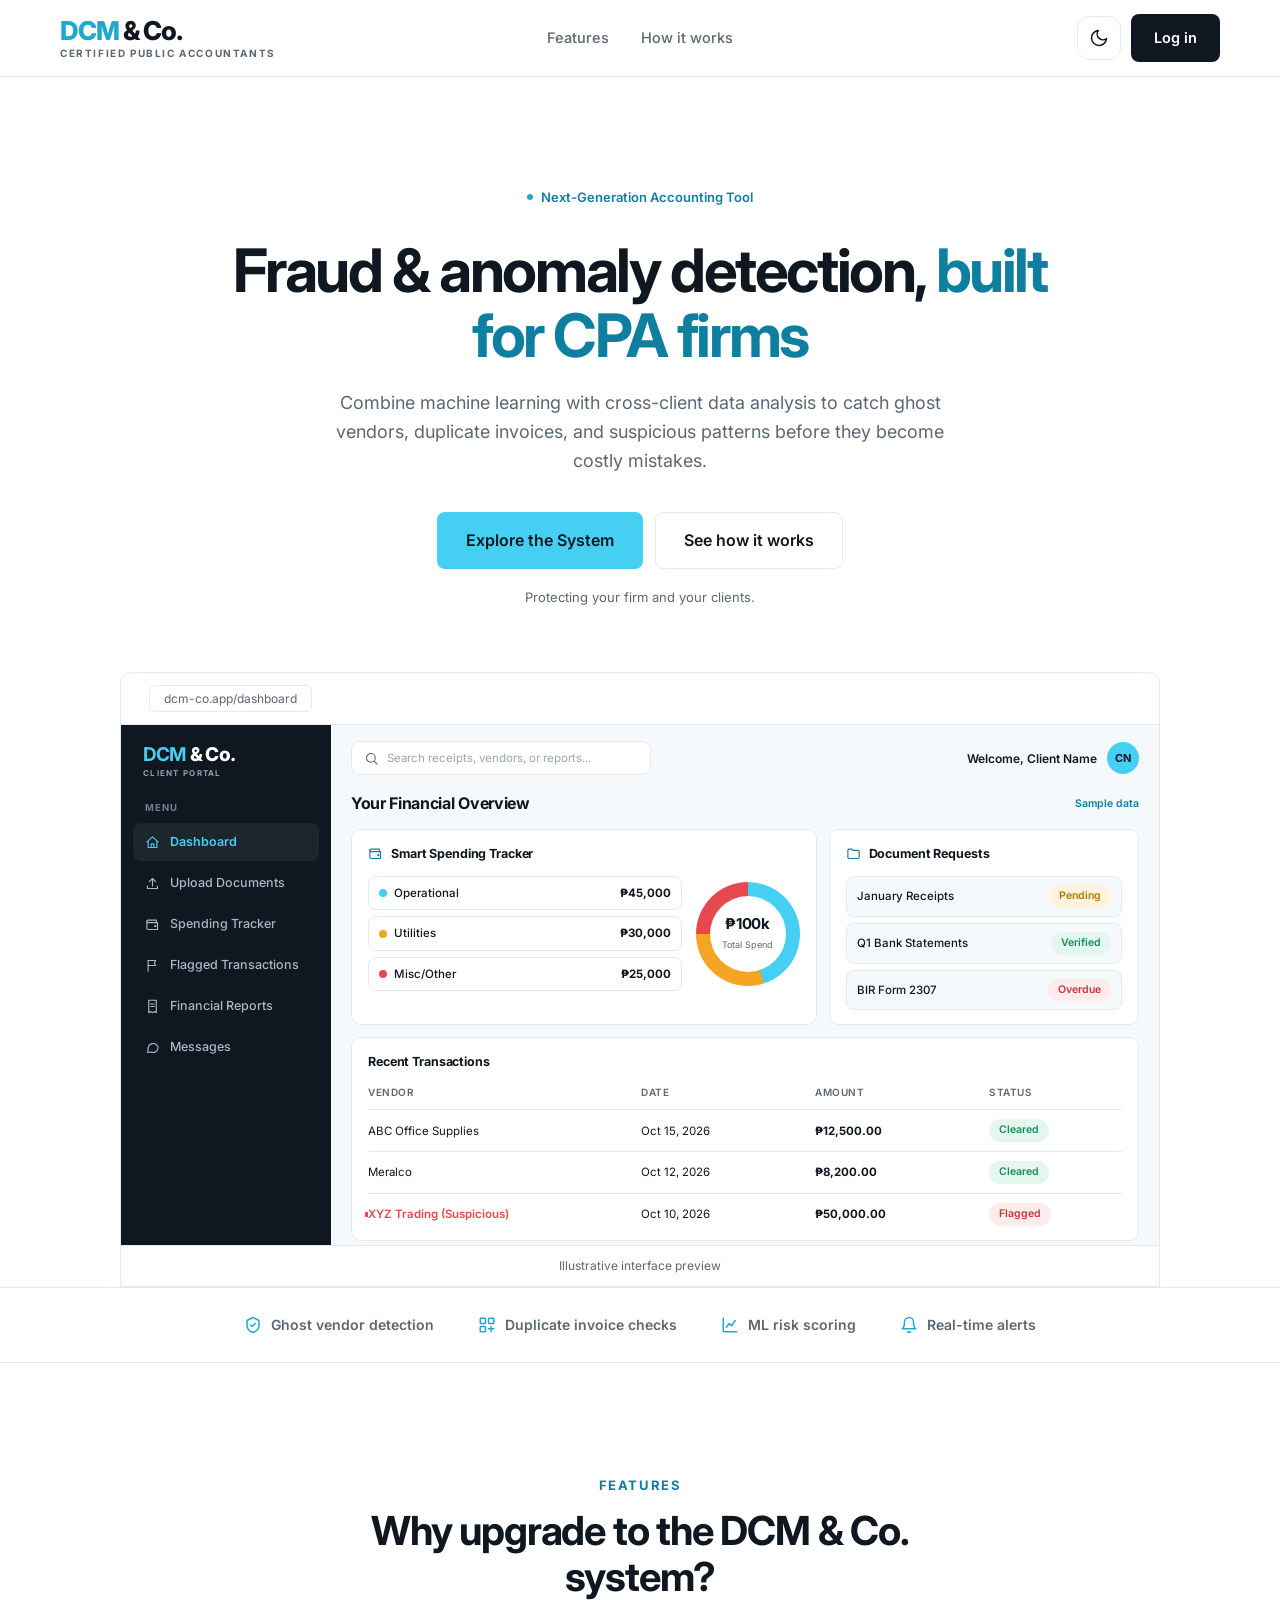
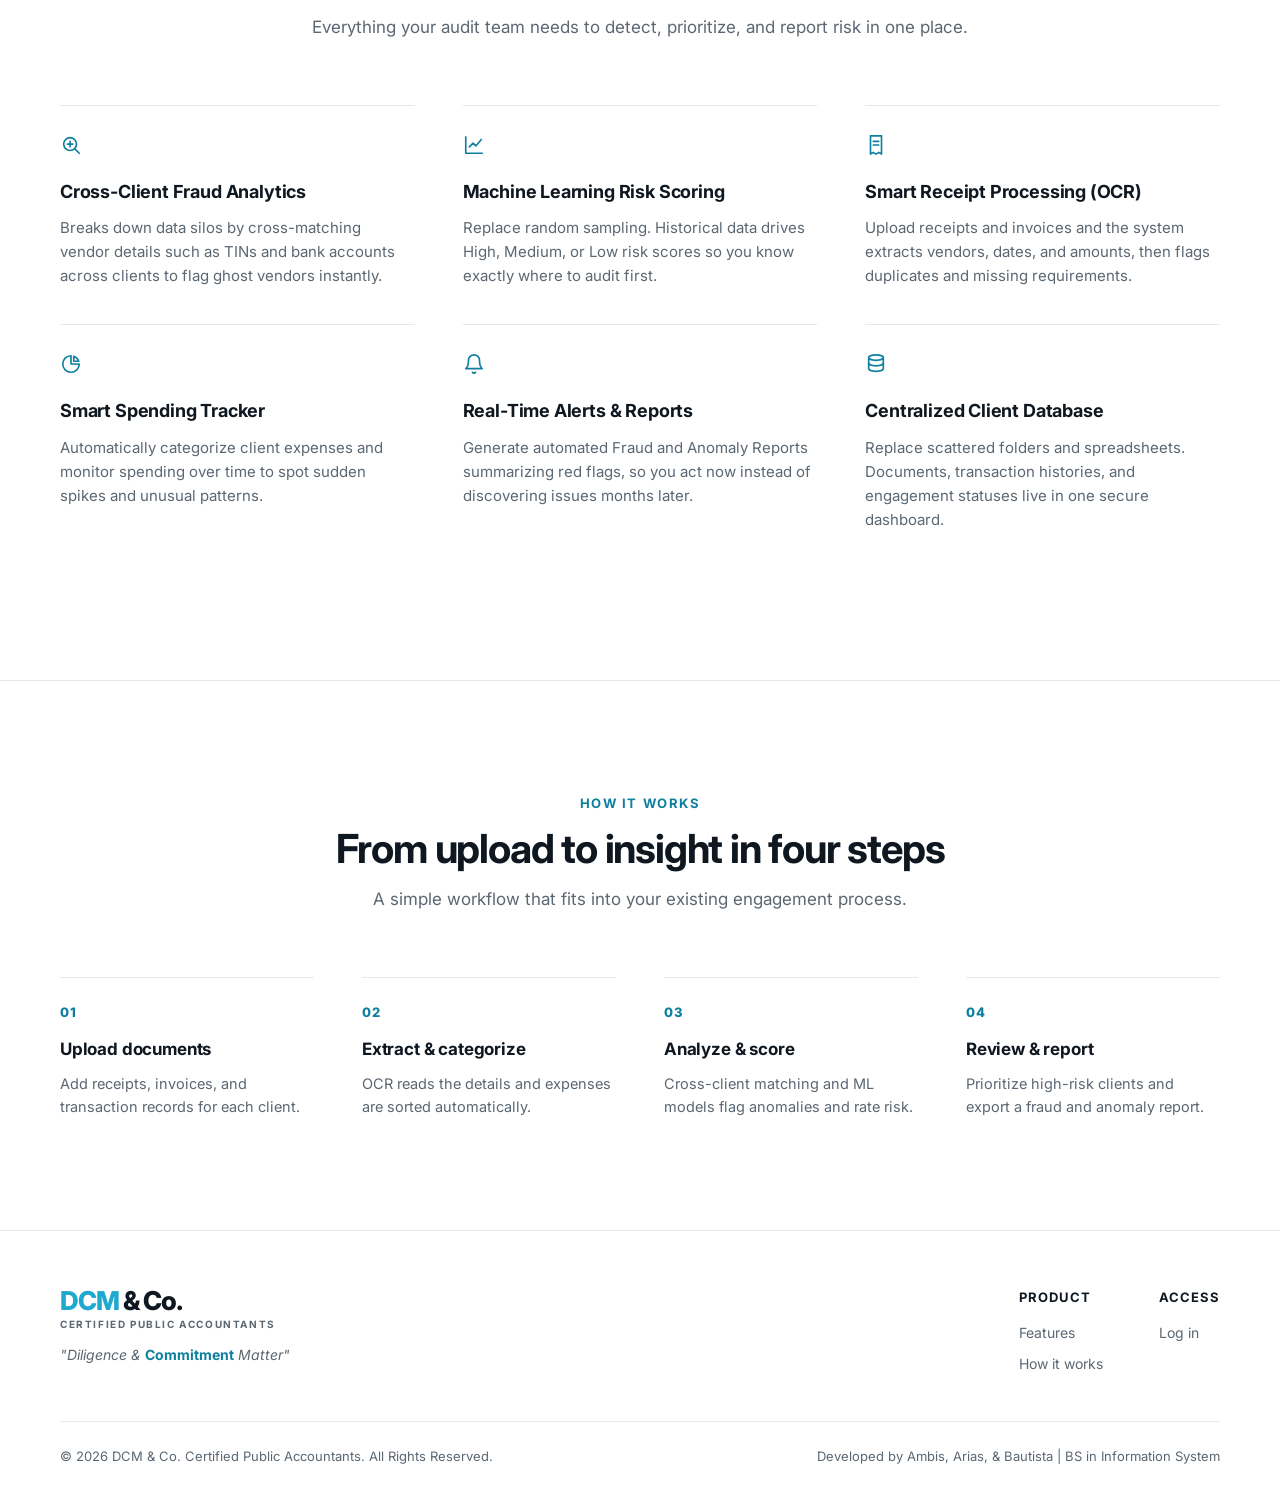
==== index.html @ 3ff955ef "Add files via upload" ====
<!DOCTYPE html>
<html lang="en">
<head>
<meta charset="UTF-8">
<meta name="viewport" content="width=device-width, initial-scale=1.0">
<title>DCM & Co. | Fraud & Anomaly Detection System</title>
<meta name="description" content="Web-based fraud and anomaly detection with a smart spending tracker for CPA firms.">
<link rel="preconnect" href="https://fonts.googleapis.com">
<link rel="preconnect" href="https://fonts.gstatic.com" crossorigin>
<link href="https://fonts.googleapis.com/css2?family=Inter:wght@400;500;600;700;800&display=swap" rel="stylesheet">
<link rel="stylesheet" href="index.css">
<script src="Theme.js"></script>
</head>
<body>
<a class="skip-link" href="#main">Skip to main content</a>

<!-- Icons used by the preview -->
<svg width="0" height="0" style="position:absolute" aria-hidden="true">
  <symbol id="pv-home" viewBox="0 0 24 24"><path d="M3 11l9-8 9 8"/><path d="M5 10v10h14V10"/><path d="M10 20v-6h4v6"/></symbol>
  <symbol id="pv-upload" viewBox="0 0 24 24"><path d="M12 16V4M7 9l5-5 5 5"/><path d="M4 16v4h16v-4"/></symbol>
  <symbol id="pv-wallet" viewBox="0 0 24 24"><path d="M3 7a2 2 0 012-2h13v4"/><path d="M3 7v11a2 2 0 002 2h15V9H5a2 2 0 01-2-2z"/><circle cx="16.5" cy="14.5" r="1"/></symbol>
  <symbol id="pv-flag" viewBox="0 0 24 24"><path d="M5 21V4"/><path d="M5 4h12l-2 4 2 4H5"/></symbol>
  <symbol id="pv-report" viewBox="0 0 24 24"><path d="M6 2h12v20l-3-2-3 2-3-2-3 2V2z"/><path d="M9 8h6M9 12h6"/></symbol>
  <symbol id="pv-message" viewBox="0 0 24 24"><path d="M21 12a8 8 0 01-11.5 7.2L4 20l1-4.5A8 8 0 1121 12z"/></symbol>
  <symbol id="pv-search" viewBox="0 0 24 24"><circle cx="11" cy="11" r="7"/><path d="M21 21l-4.3-4.3"/></symbol>
  <symbol id="pv-folder" viewBox="0 0 24 24"><path d="M3 7a2 2 0 012-2h4l2 2h8a2 2 0 012 2v9a2 2 0 01-2 2H5a2 2 0 01-2-2V7z"/></symbol>
</svg>

<!-- Navigation -->
<header class="nav">
  <div class="container nav-inner">
    <a href="#" class="brand" aria-label="DCM & Co. home">
      <span class="brand-name"><span class="c">DCM</span> & Co.</span>
      <span class="brand-sub">Certified Public Accountants</span>
    </a>
    <nav class="nav-links" aria-label="Primary">
      <a href="#features">Features</a>
      <a href="#how">How it works</a>
    </nav>
    <div class="nav-cta">
      <button type="button" class="theme-toggle" data-theme-toggle aria-label="Switch to dark mode" aria-pressed="false" title="Switch to dark mode"><svg class="moon" viewBox="0 0 24 24"><path d="M21 12.8A9 9 0 1111.2 3a7 7 0 009.8 9.8z"/></svg><svg class="sun" viewBox="0 0 24 24"><circle cx="12" cy="12" r="4"/><path d="M12 2v2M12 20v2M4.9 4.9l1.4 1.4M17.7 17.7l1.4 1.4M2 12h2M20 12h2M4.9 19.1l1.4-1.4M17.7 6.3l1.4-1.4"/></svg></button>
      <a href="loginpage.html" class="btn btn-primary">Log in</a>
    </div>
  </div>
</header>

<!-- Hero -->
<main id="main">
<section class="hero" style="padding-bottom:0">
  <div class="container">
    <div class="hero-inner">
      <span class="eyebrow"><span class="dot"></span> Next-Generation Accounting Tool</span>
      <h1>Fraud & anomaly detection, <span class="grad">built for CPA firms</span></h1>
      <p class="lead">Combine machine learning with cross-client data analysis to catch ghost vendors, duplicate invoices, and suspicious patterns before they become costly mistakes.</p>
      <div class="hero-actions">
        <a href="#features" class="btn btn-accent btn-lg">Explore the System</a>
        <a href="#how" class="btn btn-ghost btn-lg">See how it works</a>
      </div>
      <p class="hero-note">Protecting your firm and your clients.</p>
    </div>

    <div class="preview-wrap">
      <div class="preview" aria-hidden="true">
        <div class="preview-bar"><i></i><i></i><i></i><span>dcm-co.app/dashboard</span></div>
        <div class="pv-body">

          <aside class="pv-side">
            <div class="pv-brand"><span><b>DCM</b> & Co.</span><small>Client Portal</small></div>
            <div class="pv-label">Menu</div>
            <div class="pv-item on"><svg class="pv-ico"><use href="#pv-home"/></svg>Dashboard</div>
            <div class="pv-item"><svg class="pv-ico"><use href="#pv-upload"/></svg>Upload Documents</div>
            <div class="pv-item"><svg class="pv-ico"><use href="#pv-wallet"/></svg>Spending Tracker</div>
            <div class="pv-item"><svg class="pv-ico"><use href="#pv-flag"/></svg>Flagged Transactions</div>
            <div class="pv-item"><svg class="pv-ico"><use href="#pv-report"/></svg>Financial Reports</div>
            <div class="pv-item"><svg class="pv-ico"><use href="#pv-message"/></svg>Messages</div>
          </aside>

          <div class="pv-main">
            <div class="pv-top">
              <div class="pv-search"><svg class="pv-ico"><use href="#pv-search"/></svg>Search receipts, vendors, or reports...</div>
              <div class="pv-user"><span>Welcome, Client Name</span><i>CN</i></div>
            </div>

            <div class="pv-head"><strong>Your Financial Overview</strong><em>Sample data</em></div>

            <div class="pv-grid">
              <div class="pv-card">
                <h5><svg class="pv-ico"><use href="#pv-wallet"/></svg>Smart Spending Tracker</h5>
                <div class="pv-spend">
                  <div class="pv-legend">
                    <div><span><i class="c1"></i>Operational</span><b>₱45,000</b></div>
                    <div><span><i class="c2"></i>Utilities</span><b>₱30,000</b></div>
                    <div><span><i class="c3"></i>Misc/Other</span><b>₱25,000</b></div>
                  </div>
                  <div class="pv-donut"><div><strong>₱100k</strong><span>Total Spend</span></div></div>
                </div>
              </div>

              <div class="pv-card">
                <h5><svg class="pv-ico"><use href="#pv-folder"/></svg>Document Requests</h5>
                <div class="pv-doc"><span>January Receipts</span><em class="tag med">Pending</em></div>
                <div class="pv-doc"><span>Q1 Bank Statements</span><em class="tag low">Verified</em></div>
                <div class="pv-doc"><span>BIR Form 2307</span><em class="tag high">Overdue</em></div>
              </div>
            </div>

            <div class="pv-card">
              <h5>Recent Transactions</h5>
              <div class="pv-tx th"><span>Vendor</span><span>Date</span><span>Amount</span><span>Status</span></div>
              <div class="pv-tx"><span>ABC Office Supplies</span><span>Oct 15, 2026</span><span>₱12,500.00</span><span><em class="tag low">Cleared</em></span></div>
              <div class="pv-tx"><span>Meralco</span><span>Oct 12, 2026</span><span>₱8,200.00</span><span><em class="tag low">Cleared</em></span></div>
              <div class="pv-tx flag"><span>XYZ Trading (Suspicious)</span><span>Oct 10, 2026</span><span>₱50,000.00</span><span><em class="tag high">Flagged</em></span></div>
            </div>
          </div>

        </div>
        <div class="preview-caption">Illustrative interface preview</div>
      </div>
    </div>
  </div>
</section>

<!-- Trust strip -->
<div class="strip">
  <div class="container strip-inner">
    <span><svg viewBox="0 0 24 24" fill="none" stroke-width="2" stroke-linecap="round" stroke-linejoin="round"><path d="M12 2l8 4v6c0 5-3.5 8.5-8 10-4.5-1.5-8-5-8-10V6l8-4z"/><path d="M9 12l2 2 4-4"/></svg>Ghost vendor detection</span>
    <span><svg viewBox="0 0 24 24" fill="none" stroke-width="2" stroke-linecap="round" stroke-linejoin="round"><rect x="3" y="3" width="7" height="7" rx="1"/><rect x="14" y="3" width="7" height="7" rx="1"/><rect x="3" y="14" width="7" height="7" rx="1"/><path d="M14 17h7M17.5 14v7"/></svg>Duplicate invoice checks</span>
    <span><svg viewBox="0 0 24 24" fill="none" stroke-width="2" stroke-linecap="round" stroke-linejoin="round"><path d="M3 3v18h18"/><path d="M7 15l4-5 3 3 5-7"/></svg>ML risk scoring</span>
    <span><svg viewBox="0 0 24 24" fill="none" stroke-width="2" stroke-linecap="round" stroke-linejoin="round"><path d="M18 8a6 6 0 10-12 0c0 7-3 9-3 9h18s-3-2-3-9"/><path d="M13.7 21a2 2 0 01-3.4 0"/></svg>Real-time alerts</span>
  </div>
</div>

<!-- Features -->
<section id="features">
  <div class="container">
    <div class="sec-head">
      <div class="kicker">Features</div>
      <h2>Why upgrade to the DCM & Co. system?</h2>
      <p>Everything your audit team needs to detect, prioritize, and report risk in one place.</p>
    </div>

    <div class="grid">
      <article class="card">
        <div class="icon"><svg viewBox="0 0 24 24"><circle cx="11" cy="11" r="7"/><path d="M21 21l-4.3-4.3"/><path d="M8 11h6M11 8v6"/></svg></div>
        <h3>Cross-Client Fraud Analytics</h3>
        <p>Breaks down data silos by cross-matching vendor details such as TINs and bank accounts across clients to flag ghost vendors instantly.</p>
      </article>

      <article class="card">
        <div class="icon"><svg viewBox="0 0 24 24"><path d="M3 3v18h18"/><path d="M7 14l4-4 3 3 6-7"/></svg></div>
        <h3>Machine Learning Risk Scoring</h3>
        <p>Replace random sampling. Historical data drives High, Medium, or Low risk scores so you know exactly where to audit first.</p>
      </article>

      <article class="card">
        <div class="icon"><svg viewBox="0 0 24 24"><path d="M6 2h12v20l-3-2-3 2-3-2-3 2V2z"/><path d="M9 8h6M9 12h6"/></svg></div>
        <h3>Smart Receipt Processing (OCR)</h3>
        <p>Upload receipts and invoices and the system extracts vendors, dates, and amounts, then flags duplicates and missing requirements.</p>
      </article>

      <article class="card">
        <div class="icon"><svg viewBox="0 0 24 24"><path d="M21 12a9 9 0 11-9-9v9h9z"/><path d="M15 3.5A9 9 0 0120.5 9H15V3.5z"/></svg></div>
        <h3>Smart Spending Tracker</h3>
        <p>Automatically categorize client expenses and monitor spending over time to spot sudden spikes and unusual patterns.</p>
      </article>

      <article class="card">
        <div class="icon"><svg viewBox="0 0 24 24"><path d="M18 8a6 6 0 10-12 0c0 7-3 9-3 9h18s-3-2-3-9"/><path d="M13.7 21a2 2 0 01-3.4 0"/></svg></div>
        <h3>Real-Time Alerts & Reports</h3>
        <p>Generate automated Fraud and Anomaly Reports summarizing red flags, so you act now instead of discovering issues months later.</p>
      </article>

      <article class="card">
        <div class="icon"><svg viewBox="0 0 24 24"><ellipse cx="12" cy="5" rx="8" ry="3"/><path d="M4 5v6c0 1.7 3.6 3 8 3s8-1.3 8-3V5"/><path d="M4 11v6c0 1.7 3.6 3 8 3s8-1.3 8-3v-6"/></svg></div>
        <h3>Centralized Client Database</h3>
        <p>Replace scattered folders and spreadsheets. Documents, transaction histories, and engagement statuses live in one secure dashboard.</p>
      </article>
    </div>
  </div>
</section>

<!-- How it works -->
<section class="how" id="how">
  <div class="container">
    <div class="sec-head">
      <div class="kicker">How it works</div>
      <h2>From upload to insight in four steps</h2>
      <p>A simple workflow that fits into your existing engagement process.</p>
    </div>
    <div class="steps">
      <div class="step"><h4>Upload documents</h4><p>Add receipts, invoices, and transaction records for each client.</p></div>
      <div class="step"><h4>Extract & categorize</h4><p>OCR reads the details and expenses are sorted automatically.</p></div>
      <div class="step"><h4>Analyze & score</h4><p>Cross-client matching and ML models flag anomalies and rate risk.</p></div>
      <div class="step"><h4>Review & report</h4><p>Prioritize high-risk clients and export a fraud and anomaly report.</p></div>
    </div>
  </div>
</section>

</main>

<!-- Footer -->
<footer>
  <div class="container">
    <div class="foot-top">
      <div class="foot-brand">
        <div class="brand">
          <span class="brand-name"><span class="c">DCM</span> & Co.</span>
          <span class="brand-sub">Certified Public Accountants</span>
        </div>
        <p>"Diligence & <b>Commitment</b> Matter"</p>
      </div>
      <div class="foot-links">
        <div>
          <h5>Product</h5>
          <a href="#features">Features</a>
          <a href="#how">How it works</a>
        </div>
        <div>
          <h5>Access</h5>
          <a href="loginpage.html">Log in</a>
        </div>
      </div>
    </div>
    <div class="foot-bottom">
      <span>&copy; 2026 DCM & Co. Certified Public Accountants. All Rights Reserved.</span>
      <span>Developed by Ambis, Arias, & Bautista | BS in Information System</span>
    </div>
  </div>
</footer>

</body>
</html>
---- index.css ----
:root {
  --cyan: #45D0F3;
  --cyan-600: #1FA9CE;
  --cyan-700: #0E7F9F;
  --cyan-50: #ECFAFE;
  --ink: #0F1720;
  --ink-2: #1B2633;
  --muted: #5B6773;
  --line: #E3E9EE;
  --bg: #F6F9FB;
  --white: #fff;
  --danger: #E5484D;
  --warn: #F5A524;
  --ok: #2FB67C;
  --radius: 14px;
  --shadow-sm: 0 1px 2px rgba(15,23,32,.06), 0 1px 3px rgba(15,23,32,.04);
  --shadow-md: 0 8px 24px rgba(15,23,32,.08);
  --shadow-lg: 0 24px 60px rgba(15,23,32,.14);
}
* { margin:0; padding:0; box-sizing:border-box; }
html { scroll-behavior:smooth; }
body {
  font-family:'Inter', system-ui, -apple-system, 'Segoe UI', sans-serif;
  color:var(--ink); background:var(--white); line-height:1.6;
  -webkit-font-smoothing:antialiased;
}
a { color:inherit; text-decoration:none; }
.container { width:min(1160px, 100% - 48px); margin-inline:auto; }

/* ---------- Nav ---------- */
.nav {
  position:sticky; top:0; z-index:50;
  background:rgba(255,255,255,.85); backdrop-filter:saturate(180%) blur(12px);
  border-bottom:1px solid var(--line);
}
.nav-inner { display:grid; grid-template-columns:1fr auto 1fr; align-items:center; height:76px; }
.brand { display:flex; flex-direction:column; line-height:1.1; justify-self:start; }
.brand-name { font-size:26px; font-weight:800; letter-spacing:-.04em; }
.brand-name .c { color:var(--cyan-600); }
.brand-sub { font-size:10px; font-weight:700; letter-spacing:.16em; text-transform:uppercase; color:var(--muted); margin-top:3px; }
.nav-links { display:flex; gap:32px; font-size:14.5px; font-weight:500; color:var(--muted); }
.nav-links a { transition:color .2s; }
.nav-links a:hover { color:var(--ink); }
.nav-cta { display:flex; gap:10px; align-items:center; justify-self:end; }

.btn {
  display:inline-flex; align-items:center; justify-content:center; gap:8px;
  padding:11px 22px; border-radius:10px; font-weight:600; font-size:14.5px;
  border:1px solid transparent; cursor:pointer; transition:all .2s ease; font-family:inherit;
}
.btn-primary { background:var(--ink); color:#fff; }
.btn-primary:hover { background:var(--ink-2); transform:translateY(-1px); box-shadow:var(--shadow-md); }
.btn-accent { background:var(--cyan); color:var(--ink); }
.btn-accent:hover { background:#5ddaf7; transform:translateY(-1px); box-shadow:0 8px 20px rgba(69,208,243,.45); }
.btn-ghost { background:#fff; border-color:var(--line); color:var(--ink); }
.btn-ghost:hover { border-color:var(--cyan); color:var(--cyan-700); }
.btn-lg { padding:15px 28px; font-size:16px; border-radius:12px; }

/* ---------- Hero ---------- */
.hero {
  position:relative; overflow:hidden; padding:88px 0 0;
  background:
    radial-gradient(900px 420px at 80% -10%, rgba(69,208,243,.22), transparent 60%),
    radial-gradient(700px 360px at 0% 10%, rgba(69,208,243,.10), transparent 60%),
    linear-gradient(180deg, #fff 0%, var(--bg) 100%);
}
.hero::before {
  content:""; position:absolute; inset:0; pointer-events:none;
  background-image:linear-gradient(var(--line) 1px, transparent 1px), linear-gradient(90deg, var(--line) 1px, transparent 1px);
  background-size:56px 56px; opacity:.45;
  mask-image:radial-gradient(ellipse at 50% 0%, #000 0%, transparent 70%);
  -webkit-mask-image:radial-gradient(ellipse at 50% 0%, #000 0%, transparent 70%);
}
.hero-inner { position:relative; text-align:center; max-width:820px; margin-inline:auto; }
.eyebrow {
  display:inline-flex; align-items:center; gap:8px; padding:6px 14px; border-radius:999px;
  background:var(--cyan-50); color:var(--cyan-700); border:1px solid rgba(69,208,243,.4);
  font-size:13px; font-weight:600; margin-bottom:24px;
}
.eyebrow .dot { width:7px; height:7px; border-radius:50%; background:var(--cyan-600); box-shadow:0 0 0 4px rgba(69,208,243,.25); }
.hero h1 {
  font-size:clamp(36px, 5.6vw, 60px); line-height:1.08; letter-spacing:-.035em; font-weight:800; margin-bottom:22px;
}
.hero h1 .grad {
  background:linear-gradient(90deg, var(--cyan-700), var(--cyan));
  -webkit-background-clip:text; background-clip:text; color:transparent;
}
.hero p.lead { font-size:19px; color:var(--muted); max-width:660px; margin:0 auto 36px; }
.hero-actions { display:flex; gap:12px; justify-content:center; flex-wrap:wrap; }
.hero-note { margin-top:18px; font-size:13px; color:var(--muted); }

/* Dashboard preview */
.preview-wrap { position:relative; margin-top:64px; }
.preview {
  max-width:1040px; margin-inline:auto; background:#fff; border:1px solid var(--line);
  border-radius:18px 18px 0 0; box-shadow:var(--shadow-lg); overflow:hidden; text-align:left;
}
.preview-bar { display:flex; align-items:center; gap:7px; padding:12px 16px; background:#F1F5F8; border-bottom:1px solid var(--line); }
.preview-bar i { width:10px; height:10px; border-radius:50%; background:#D4DCE3; display:block; }
.preview-bar span { margin-left:12px; font-size:12px; color:var(--muted); background:#fff; border:1px solid var(--line); padding:3px 14px; border-radius:6px; }
.preview-caption { text-align:center; font-size:12px; color:var(--muted); padding:10px; background:#fff; border-top:1px solid var(--line); }

.pv-body { display:grid; grid-template-columns:210px 1fr; max-height:520px; overflow:hidden; background:var(--bg); }
.pv-ico { width:15px; height:15px; flex:none; fill:none; stroke:currentColor; stroke-width:1.8; stroke-linecap:round; stroke-linejoin:round; }

/* sidebar */
.pv-side {
  padding:20px 12px; color:#fff; font-size:12.5px;
  background:radial-gradient(260px 160px at 100% 0%, rgba(69,208,243,.22), transparent 60%), linear-gradient(180deg, var(--ink) 0%, #12202B 100%);
}
.pv-brand { display:flex; flex-direction:column; line-height:1.1; padding:0 10px; margin-bottom:22px; }
.pv-brand span { font-size:19px; font-weight:800; letter-spacing:-.04em; }
.pv-brand b { color:var(--cyan); }
.pv-brand small { font-size:8px; font-weight:700; letter-spacing:.16em; text-transform:uppercase; color:#8FA2B3; margin-top:3px; }
.pv-label { font-size:9.5px; font-weight:700; letter-spacing:.12em; text-transform:uppercase; color:#6F8294; padding:0 12px; margin-bottom:8px; }
.pv-item { display:flex; align-items:center; gap:10px; padding:9px 12px; margin-bottom:3px; border-radius:9px; color:#A9B8C5; font-weight:500; }
.pv-item.on { background:rgba(69,208,243,.14); color:var(--cyan); font-weight:600; box-shadow:inset 3px 0 0 var(--cyan); }

/* main */
.pv-main { padding:16px 20px 20px; min-width:0; }
.pv-top { display:flex; align-items:center; justify-content:space-between; gap:12px; margin-bottom:16px; }
.pv-search {
  display:flex; align-items:center; gap:8px; flex:1; max-width:300px; height:34px; padding:0 12px;
  background:#fff; border:1px solid var(--line); border-radius:9px; color:#9AA7B3; font-size:11.5px; white-space:nowrap; overflow:hidden;
}
.pv-search .pv-ico { color:var(--muted); }
.pv-user { display:flex; align-items:center; gap:10px; font-size:12px; font-weight:600; white-space:nowrap; }
.pv-user i {
  width:32px; height:32px; border-radius:50%; display:grid; place-items:center; font-style:normal; font-size:11px; font-weight:700; color:#fff;
  background:linear-gradient(135deg, var(--cyan), var(--cyan-600));
}
.pv-head { display:flex; justify-content:space-between; align-items:center; margin-bottom:12px; }
.pv-head strong { font-size:16px; letter-spacing:-.02em; }
.pv-head em { font-style:normal; font-size:10.5px; font-weight:600; color:var(--cyan-700); background:var(--cyan-50); border:1px solid rgba(69,208,243,.4); padding:3px 10px; border-radius:999px; }

.pv-grid { display:grid; grid-template-columns:1.5fr 1fr; gap:12px; margin-bottom:12px; }
.pv-card { background:#fff; border:1px solid var(--line); border-radius:12px; padding:14px 16px; }
.pv-card h5 { display:flex; align-items:center; gap:8px; font-size:12.5px; letter-spacing:-.01em; margin-bottom:12px; }
.pv-card h5 .pv-ico { color:var(--cyan-700); }

.pv-spend { display:flex; align-items:center; justify-content:space-between; gap:14px; }
.pv-legend { flex:1; display:grid; gap:6px; }
.pv-legend div { display:flex; justify-content:space-between; align-items:center; gap:8px; padding:7px 10px; border:1px solid var(--line); border-radius:8px; font-size:11.5px; }
.pv-legend span { display:flex; align-items:center; gap:7px; font-weight:500; }
.pv-legend i { width:8px; height:8px; border-radius:50%; display:block; }
.pv-legend .c1 { background:var(--cyan); }
.pv-legend .c2 { background:var(--warn); }
.pv-legend .c3 { background:var(--danger); }
.pv-donut {
  position:relative; flex:none; width:104px; height:104px; border-radius:50%; display:grid; place-items:center;
  background:conic-gradient(var(--cyan) 0 45%, var(--warn) 45% 75%, var(--danger) 75% 100%);
}
.pv-donut::before { content:""; position:absolute; width:76px; height:76px; border-radius:50%; background:#fff; }
.pv-donut div { position:relative; text-align:center; line-height:1.2; }
.pv-donut strong { display:block; font-size:15px; letter-spacing:-.02em; }
.pv-donut span { font-size:9px; color:var(--muted); }

.pv-doc { display:flex; justify-content:space-between; align-items:center; gap:8px; padding:8px 10px; margin-bottom:6px; background:var(--bg); border:1px solid var(--line); border-radius:8px; font-size:11.5px; font-weight:500; }
.pv-doc:last-child { margin-bottom:0; }

.tag { display:inline-block; padding:3px 10px; border-radius:999px; font-size:10.5px; font-weight:600; width:fit-content; font-style:normal; white-space:nowrap; }
.tag.high { background:#FDECEC; color:#C8353A; }
.tag.med { background:#FEF3DC; color:#B37400; }
.tag.low { background:#E4F7EF; color:#1B8A5C; }

.pv-tx { display:grid; grid-template-columns:1.6fr 1fr 1fr .8fr; align-items:center; gap:8px; padding:9px 0; border-bottom:1px solid var(--line); font-size:11.5px; }
.pv-tx:last-child { border-bottom:0; padding-bottom:0; }
.pv-tx.th { padding-top:0; font-size:10px; font-weight:600; letter-spacing:.05em; text-transform:uppercase; color:var(--muted); }
.pv-tx span:nth-child(3) { font-weight:700; }
.pv-tx.th span:nth-child(3) { font-weight:600; }
.pv-tx.flag span:first-child { color:var(--danger); font-weight:600; box-shadow:-10px 0 0 -7px var(--danger); }

/* ---------- Trust strip ---------- */
.strip { background:#fff; border-block:1px solid var(--line); padding:26px 0; }
.strip-inner { display:flex; flex-wrap:wrap; justify-content:center; gap:14px 44px; font-size:14px; font-weight:600; color:var(--muted); }
.strip-inner span { display:inline-flex; align-items:center; gap:9px; }
.strip-inner svg { width:18px; height:18px; stroke:var(--cyan-600); }

/* ---------- Sections ---------- */
section { padding:96px 0; }
.sec-head { text-align:center; max-width:680px; margin:0 auto 56px; }
.kicker { font-size:13px; font-weight:700; letter-spacing:.14em; text-transform:uppercase; color:var(--cyan-700); margin-bottom:12px; }
.sec-head h2 { font-size:clamp(28px, 3.6vw, 40px); letter-spacing:-.03em; line-height:1.15; margin-bottom:14px; }
.sec-head p { color:var(--muted); font-size:17px; }

.grid { display:grid; grid-template-columns:repeat(3, 1fr); gap:22px; }
.card {
  background:#fff; border:1px solid var(--line); border-radius:var(--radius); padding:30px;
  transition:all .25s ease; position:relative;
}
.card:hover { transform:translateY(-4px); box-shadow:var(--shadow-md); border-color:rgba(69,208,243,.6); }
.icon {
  width:48px; height:48px; border-radius:12px; display:grid; place-items:center; margin-bottom:20px;
  background:var(--cyan-50); border:1px solid rgba(69,208,243,.35);
}
.icon svg { width:23px; height:23px; stroke:var(--cyan-700); fill:none; stroke-width:1.8; stroke-linecap:round; stroke-linejoin:round; }
.card h3 { font-size:18px; letter-spacing:-.01em; margin-bottom:10px; }
.card p { color:var(--muted); font-size:15px; }

/* ---------- How it works ---------- */
.how { background:var(--bg); }
.steps { display:grid; grid-template-columns:repeat(4, 1fr); gap:22px; counter-reset:step; }
.step { position:relative; padding:28px 24px; background:#fff; border:1px solid var(--line); border-radius:var(--radius); }
.step::before {
  counter-increment:step; content:"0" counter(step);
  font-size:13px; font-weight:800; color:var(--cyan-700); letter-spacing:.08em;
  display:block; margin-bottom:14px;
}
.step h4 { font-size:17px; margin-bottom:8px; letter-spacing:-.01em; }
.step p { font-size:14.5px; color:var(--muted); }

/* ---------- Footer ---------- */
footer { background:var(--ink); color:#9FB0BF; padding:56px 0 28px; font-size:14px; }
.foot-top { display:flex; justify-content:space-between; gap:40px; flex-wrap:wrap; padding-bottom:36px; border-bottom:1px solid rgba(255,255,255,.1); }
.foot-brand .brand-name { color:#fff; }
.foot-brand .brand-name .c { color:var(--cyan); }
.foot-brand .brand-sub { color:#9FB0BF; }
.foot-brand p { margin-top:14px; font-style:italic; max-width:300px; }
.foot-brand p b { color:var(--cyan); font-style:normal; }
.foot-links { display:flex; gap:56px; }
.foot-links h5 { color:#fff; font-size:13px; letter-spacing:.08em; text-transform:uppercase; margin-bottom:14px; }
.foot-links a { display:block; margin-bottom:9px; transition:color .2s; }
.foot-links a:hover { color:var(--cyan); }
.foot-bottom { display:flex; justify-content:space-between; flex-wrap:wrap; gap:10px; padding-top:24px; font-size:13px; }

/* ---------- Responsive ---------- */
@media (max-width:980px) {
  .grid { grid-template-columns:repeat(2, 1fr); }
  .steps { grid-template-columns:repeat(2, 1fr); }
  .nav-links { display:none; }
  .nav-inner { grid-template-columns:1fr auto; }
}
@media (max-width:640px) {
  section { padding:68px 0; }
  .hero { padding-top:56px; }
  .grid, .steps { grid-template-columns:1fr; }
  .pv-body { grid-template-columns:1fr; max-height:430px; }
  .pv-side, .pv-search { display:none; }
  .pv-top { justify-content:flex-end; }
  .pv-grid { grid-template-columns:1fr; }
  .pv-spend { flex-direction:column-reverse; align-items:stretch; }
  .pv-donut { align-self:center; }
  .pv-tx { grid-template-columns:1.4fr 1fr .8fr; }
  .pv-tx span:nth-child(2) { display:none; }
  .nav-cta { gap:8px; }
  .nav-cta .btn { padding:9px 14px; font-size:13px; }
  .foot-links { gap:36px; }
}
@media (prefers-reduced-motion:reduce) { * { transition:none !important; scroll-behavior:auto !important; } }

/* Mobile compatibility */
html { -webkit-text-size-adjust:100%; text-size-adjust:100%; }
body { overflow-x:hidden; }
@media (max-width:640px) {
  .nav-inner { height:68px; }
  .brand-name { font-size:23px; }
  .brand-sub { font-size:9px; letter-spacing:.12em; }
  .nav-cta .btn { padding:11px 18px; min-height:44px; }
  .hero { padding-top:44px; }
  .hero p.lead { font-size:16.5px; }
  .hero-actions .btn-lg { width:100%; }
  .preview-wrap { margin-top:40px; }
  .strip-inner { gap:12px 24px; font-size:13px; }
  .card, .step { padding:24px; }
  .foot-top { gap:28px; }
  .foot-bottom { flex-direction:column; }
}
@media (max-width:380px) {
  .brand-sub { display:none; }
  .eyebrow { font-size:12px; }
}
@media (hover:none) { .btn:hover, .card:hover { transform:none; } }

/* ======================================================
   Dark mode (applies only when the visitor switches it on)
   ====================================================== */
.theme-toggle {
  flex:none; width:44px; height:44px; border-radius:12px; display:grid; place-items:center; cursor:pointer;
  border:1px solid var(--line); background:#fff; color:var(--ink); transition:border-color .2s, color .2s, background .2s;
}
.theme-toggle svg { width:20px; height:20px; fill:none; stroke:currentColor; stroke-width:1.8; stroke-linecap:round; stroke-linejoin:round; }
.theme-toggle:hover { border-color:var(--cyan); color:var(--cyan-700); }
.theme-toggle:focus-visible { outline:3px solid rgba(69,208,243,.5); outline-offset:2px; }
.theme-toggle .sun { display:none; }
html[data-theme="dark"] .theme-toggle .sun { display:block; }
html[data-theme="dark"] .theme-toggle .moon { display:none; }

html[data-theme="dark"] {
  color-scheme:dark;
  --bg:#0B1218; --white:#0B1218; --line:#25323E; --muted:#9BABB9;
  --cyan-50:rgba(69,208,243,.12); --cyan-700:#74DDF8;
  --shadow-sm:0 1px 2px rgba(0,0,0,.4); --shadow-md:0 8px 24px rgba(0,0,0,.45); --shadow-lg:0 24px 60px rgba(0,0,0,.55);
  --d-surface:#121C25; --d-surface2:#18242F; --d-text:#E7EEF4;
}
html[data-theme="dark"] body { color:var(--d-text); }
html[data-theme="dark"] .nav { background:rgba(11,18,24,.85); }
html[data-theme="dark"] .nav-links a:hover { color:var(--d-text); }
html[data-theme="dark"] .theme-toggle { background:var(--d-surface); color:var(--d-text); }
html[data-theme="dark"] .btn-primary { background:var(--cyan); color:var(--ink); }
html[data-theme="dark"] .btn-primary:hover { background:#5ddaf7; box-shadow:0 8px 20px rgba(69,208,243,.35); }
html[data-theme="dark"] .btn-ghost { background:var(--d-surface); color:var(--d-text); }
html[data-theme="dark"] .btn-ghost:hover { color:var(--cyan-700); }
html[data-theme="dark"] .hero {
  background:
    radial-gradient(900px 420px at 80% -10%, rgba(69,208,243,.16), transparent 60%),
    radial-gradient(700px 360px at 0% 10%, rgba(69,208,243,.08), transparent 60%),
    linear-gradient(180deg, #0B1218 0%, #0e1822 100%);
}
html[data-theme="dark"] .preview { background:var(--d-surface); }
html[data-theme="dark"] .preview-bar { background:#17222c; }
html[data-theme="dark"] .preview-bar i { background:#2b3a47; }
html[data-theme="dark"] .preview-bar span, html[data-theme="dark"] .preview-caption { background:var(--d-surface); }
html[data-theme="dark"] .pv-search, html[data-theme="dark"] .pv-card { background:var(--d-surface); }
html[data-theme="dark"] .pv-search { color:#6f8294; }
html[data-theme="dark"] .pv-donut::before { background:var(--d-surface); }
html[data-theme="dark"] .tag.high { background:rgba(229,72,77,.16); color:#FF8A8E; }
html[data-theme="dark"] .tag.med { background:rgba(245,165,36,.16); color:#F6C26B; }
html[data-theme="dark"] .tag.low { background:rgba(47,182,124,.16); color:#5FD6A2; }
html[data-theme="dark"] .strip, html[data-theme="dark"] .card, html[data-theme="dark"] .step { background:var(--d-surface); }
html[data-theme="dark"] footer { border-top:1px solid var(--line); }

/* ---- Accessibility polish (ui-ux-pro-max checklist) ---- */
.skip-link{position:fixed;left:12px;top:-60px;z-index:1000;background:#0F1720;color:#fff;padding:10px 16px;border-radius:10px;font-weight:600;font-size:14px;transition:top .15s ease}
.skip-link:focus{top:12px;outline:2px solid #45D0F3;outline-offset:2px}
@media (pointer:coarse){
  .tap,.back,.link{display:inline-flex;align-items:center;min-height:44px}
  .brand{min-height:44px;justify-content:center}
}

/* =====================================================================
   DCM & Co. — Minimal design layer
   Loaded AFTER each page's own stylesheet. Same content, same cyan/ink
   colors; flatter surfaces, hairline borders, no shadows or gradients.
   ===================================================================== */
:root{ --radius:10px; --shadow-sm:none; --shadow-md:none; --shadow-lg:none; }

/* ---- Buttons: flat, no lift ---- */
.btn,.btn-submit{ border-radius:8px; box-shadow:none !important; transform:none !important; font-weight:600; }
.btn-lg{ border-radius:8px; }
.btn-primary:hover,.btn-accent:hover,.btn-submit:hover,.btn:hover{ transform:none !important; box-shadow:none !important; }
.btn-ghost{ background:transparent; }

/* ---- Inputs ---- */
.input,.select,.search,.input-wrap input,textarea.input{ border-radius:8px; }
.input:focus,.select:focus,.input-wrap input:focus,.search:focus-within{ box-shadow:none !important; border-color:var(--cyan-600); outline:0; }
.input-wrap.invalid input{ box-shadow:none; }

/* ---- Cards & surfaces: hairline only ---- */
.card,.stat,.pv-card,.step{ box-shadow:none !important; border-radius:10px; }
.card:hover{ transform:none; box-shadow:none; border-color:var(--line); }

/* ---- Pills / chips become quiet text ---- */
.eyebrow,.chip,.pv-head em{ background:transparent !important; border:0 !important; padding-left:0; padding-right:0; color:var(--cyan-700); }
.eyebrow .dot,.chip i{ box-shadow:none; width:6px; height:6px; }

/* ---- Sidebar menu: solid, flat ---- */
.sidebar,.pv-side{ background:var(--ink) !important; }
.nav-menu a.active,.pv-item.on{ background:rgba(255,255,255,.06); box-shadow:none; }
.nav-menu a,.pv-item{ border-radius:8px; }

/* ---- Top bars: no blur ---- */
.nav,.topbar{ backdrop-filter:none; -webkit-backdrop-filter:none; }
.avatar,.pv-user i{ background:var(--cyan); color:var(--ink); }

/* =============== Landing page =============== */
.hero{ background:transparent; padding-top:104px; }
.hero::before{ display:none; }
.hero h1{ font-weight:700; letter-spacing:-.04em; }
.hero h1 .grad{ background:none; -webkit-background-clip:initial; background-clip:initial; color:var(--cyan-700); }
.hero p.lead{ font-size:18px; }
.preview{ box-shadow:none; border-radius:12px 12px 0 0; }
.preview-bar i{ display:none; }
.preview-bar{ background:transparent; }

section{ padding:112px 0; }
.sec-head{ margin-bottom:64px; }
.sec-head h2{ font-weight:700; }
.kicker{ letter-spacing:.12em; }

/* feature cards → open columns separated by a single hairline */
.grid{ gap:0 48px; }
#features .card{ background:transparent; border:0; border-top:1px solid var(--line); border-radius:0; padding:28px 0 36px; }
.icon{ width:auto; height:auto; background:transparent; border:0; border-radius:0; margin-bottom:14px; display:block; }
.icon svg{ width:22px; height:22px; }
.how{ background:transparent; border-top:1px solid var(--line); }
.step{ background:transparent; border:0; border-top:1px solid var(--line); border-radius:0; padding:24px 0 0; }
.steps{ gap:0 48px; }

footer{ background:transparent; color:var(--muted); border-top:1px solid var(--line); }
.foot-top{ border-bottom-color:var(--line); }
.foot-brand .brand-name{ color:var(--ink); }
.foot-brand .brand-name .c{ color:var(--cyan-600); }
.foot-brand .brand-sub{ color:var(--muted); }
.foot-brand p b{ color:var(--cyan-700); }
.foot-links h5{ color:var(--ink); }
.foot-links a:hover{ color:var(--cyan-700); }

/* =============== Login =============== */
.auth-side{ background:var(--ink) !important; }
.auth-side::before{ display:none; }
.auth-card{ background:transparent; border:0; box-shadow:none; padding:0; border-radius:0; }
.role-switch{ border-radius:8px; }
.role-switch button.active{ box-shadow:none; border-radius:6px; }

/* =============== Dashboards =============== */
.content{ padding-top:40px; }
.page-head{ margin-bottom:32px; }
.page-head h1{ font-weight:700; }
.card-head{ margin-bottom:16px; }
.chart .b{ background:var(--cyan) !important; border-radius:6px 6px 0 0; }
.chart .col.cur .b{ background:var(--ink) !important; }
tr.flag-row td:first-child{ box-shadow:none; }
.badge,.tag,.pill,.status-pill{ box-shadow:none; }

@media (max-width:980px){ .grid,.steps{ gap:0 32px; } section{ padding:80px 0; } }
@media (max-width:640px){ section{ padding:60px 0; } .hero{ padding-top:56px; } .grid,.steps{ gap:0; } }

/* ---- Dashboards: open surfaces, hairline dividers ---- */
body.app-body,.main{ background:var(--white,#fff); }
html[data-theme="dark"] body.app-body,html[data-theme="dark"] .main{ background:var(--bg); }
.topbar{ background:transparent; border-bottom:1px solid var(--line); }
.search,.icon-btn.theme-toggle,.theme-toggle{ background:transparent; box-shadow:none; }
.content .card,.content .stat{ background:transparent; border:0; border-top:1px solid var(--line); border-radius:0; padding:24px 0 8px; }
.grid-top,.stats{ gap:0 48px; }
.legend-row,.doc-item,.req-item,.list-item{ border:0; border-bottom:1px solid var(--line); border-radius:0; background:transparent; padding-left:0; padding-right:0; }
.legend-row:last-child{ border-bottom:0; }
.msg.them{ background:transparent; }

/* ---- Dark mode: keep it just as flat ---- */
html[data-theme="dark"] .hero{ background:transparent; }
html[data-theme="dark"] .content .card,
html[data-theme="dark"] .content .stat,
html[data-theme="dark"] #features .card,
html[data-theme="dark"] .step{ background:transparent; box-shadow:none; }
html[data-theme="dark"] .avatar,
html[data-theme="dark"] .pv-user i{ background:var(--cyan); color:var(--ink); }
html[data-theme="dark"] footer{ background:transparent; color:var(--muted); }
html[data-theme="dark"] .foot-brand .brand-name{ color:var(--d-text,#E7EEF4); }
html[data-theme="dark"] .foot-links h5{ color:var(--d-text,#E7EEF4); }
html[data-theme="dark"] .foot-brand .brand-name .c{ color:var(--cyan); }
html[data-theme="dark"] .legend-row,
html[data-theme="dark"] .doc-item{ background:transparent; border-color:var(--line); }
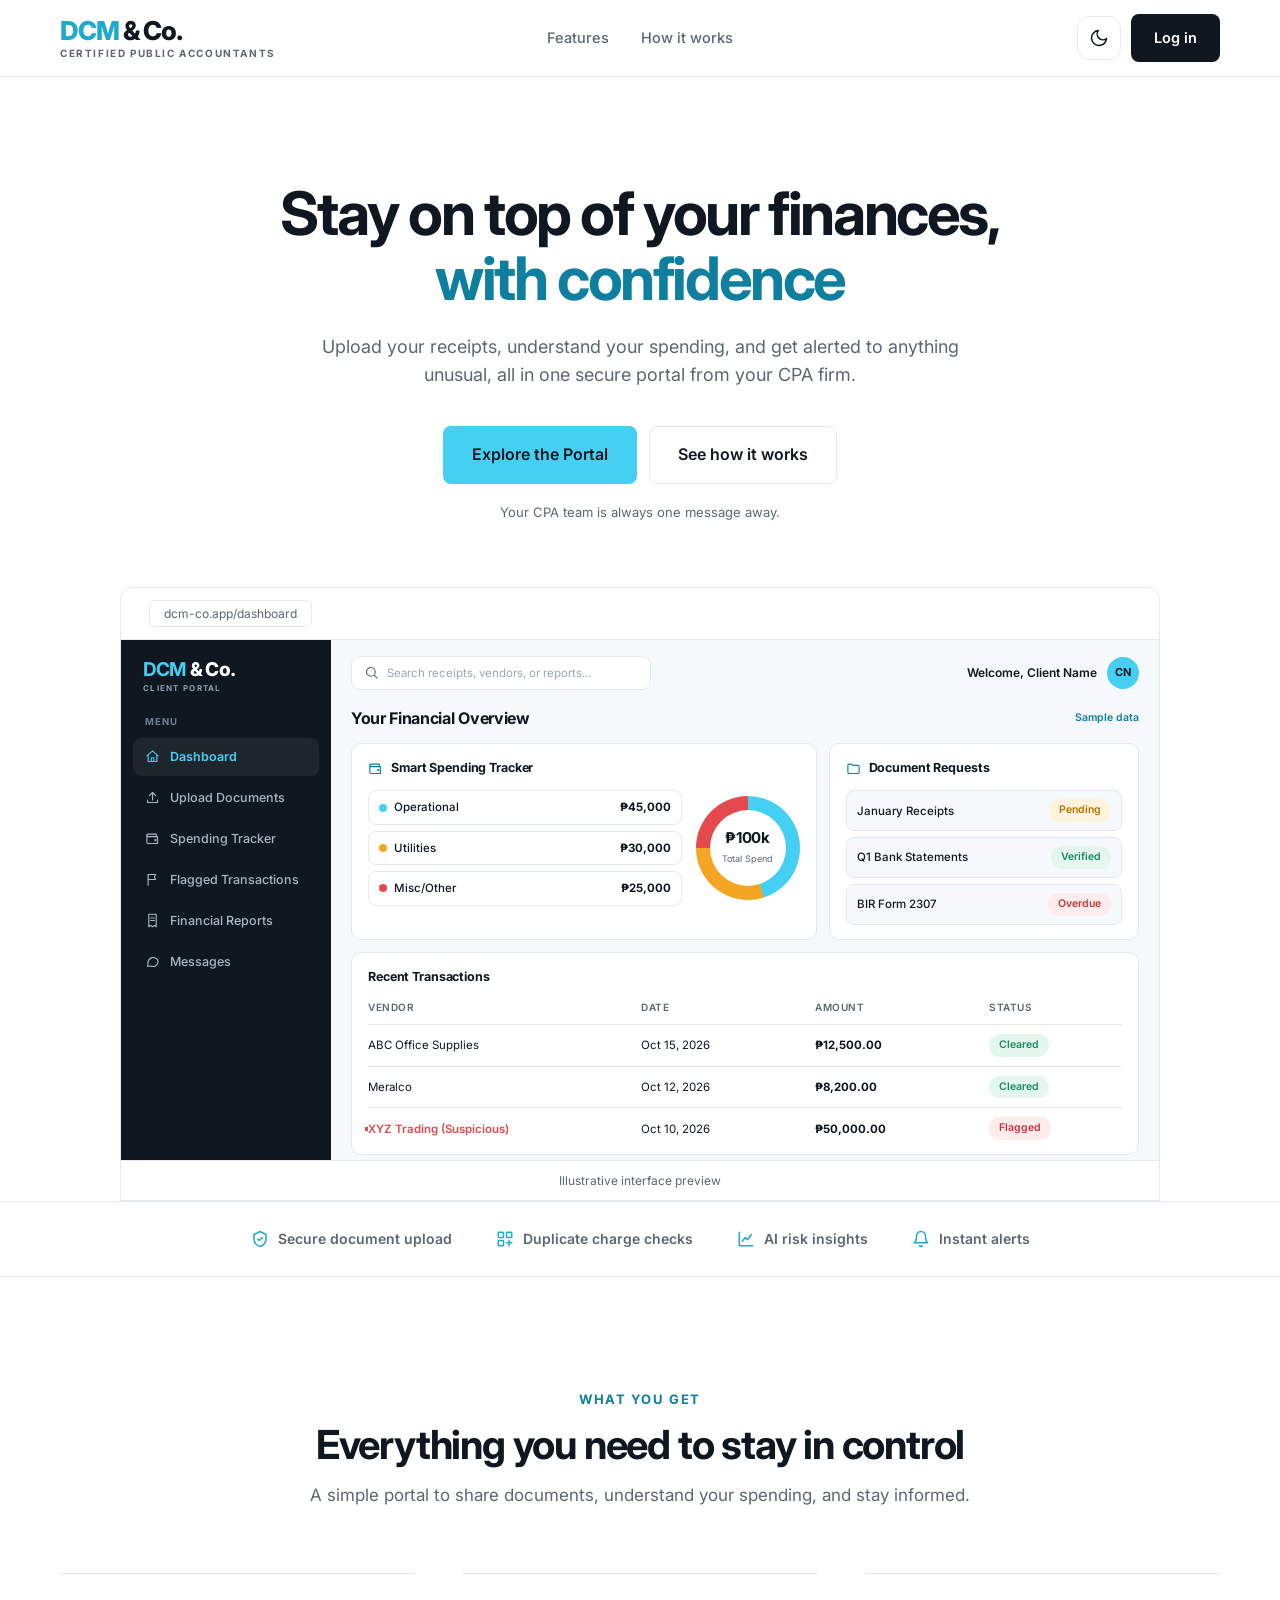
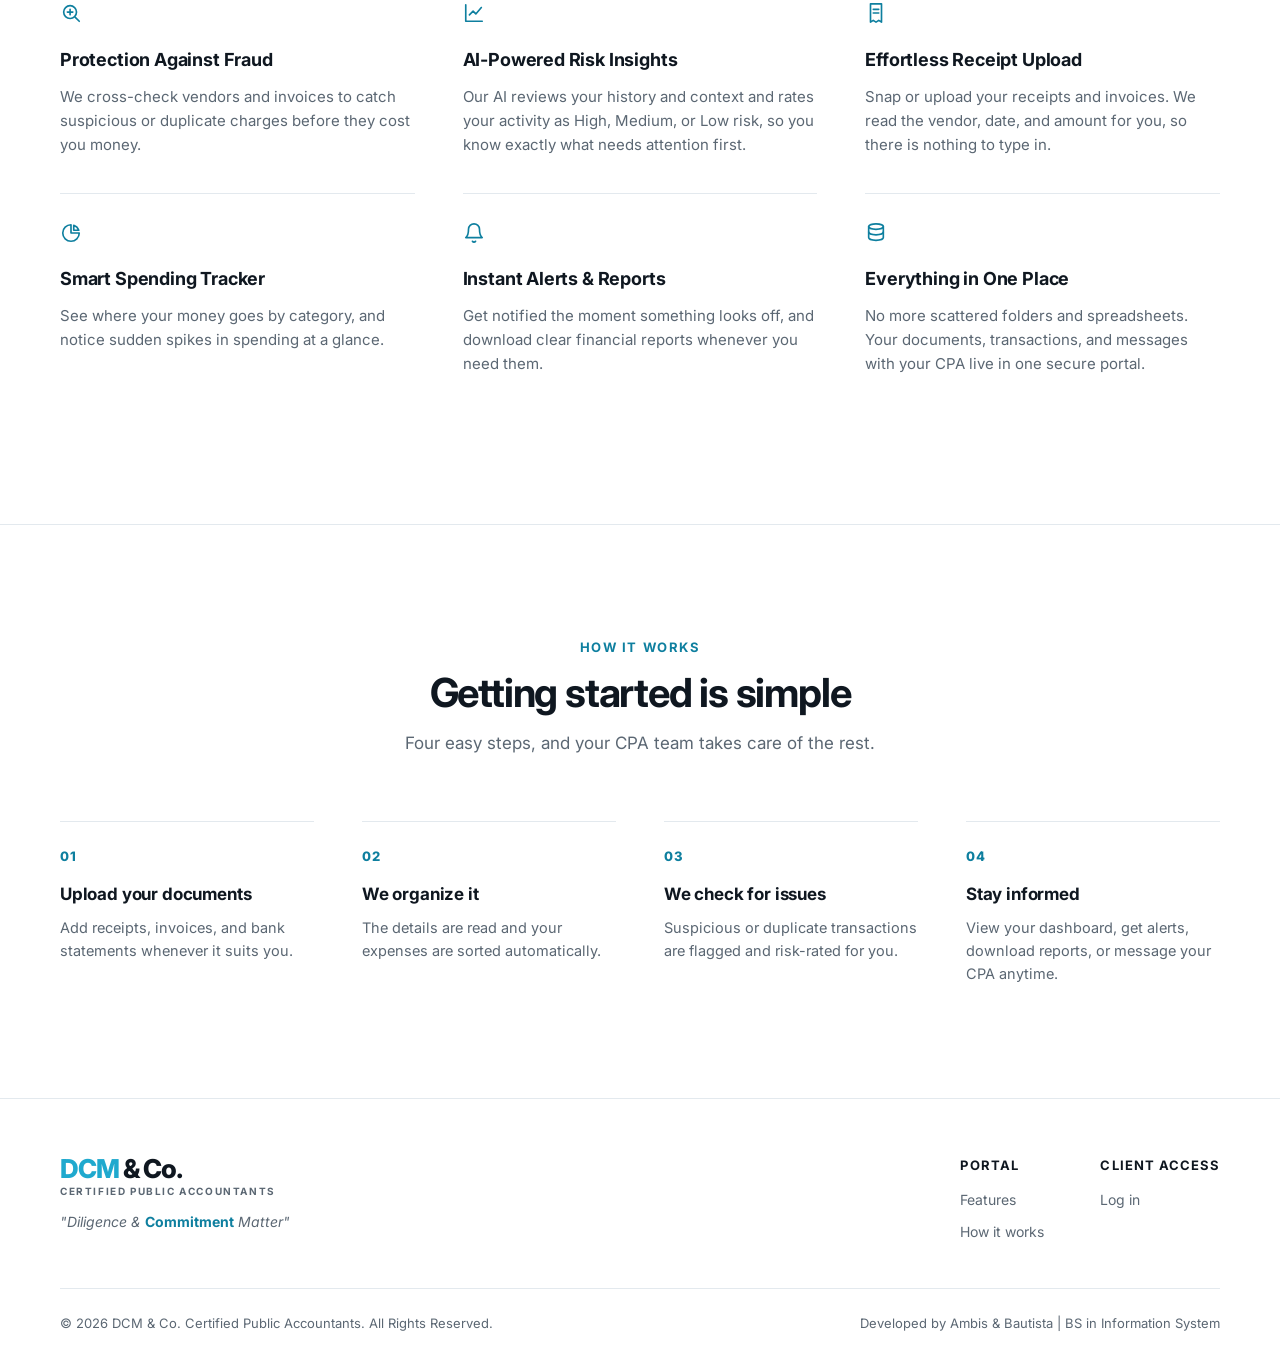
==== commit b7004f3f: "Update print statement from 'Hello' to 'Goodbye'" ====
--- a/index.html
+++ b/index.html
@@ -3,8 +3,8 @@
 <head>
 <meta charset="UTF-8">
 <meta name="viewport" content="width=device-width, initial-scale=1.0">
-<title>DCM & Co. | Fraud & Anomaly Detection System</title>
-<meta name="description" content="Web-based fraud and anomaly detection with a smart spending tracker for CPA firms.">
+<title>DCM & Co. | Your Client Portal</title>
+<meta name="description" content="Upload receipts, track your spending, and get alerted to anything unusual in one secure portal from DCM & Co. Certified Public Accountants.">
 <link rel="preconnect" href="https://fonts.googleapis.com">
 <link rel="preconnect" href="https://fonts.gstatic.com" crossorigin>
 <link href="https://fonts.googleapis.com/css2?family=Inter:wght@400;500;600;700;800&display=swap" rel="stylesheet">
@@ -49,14 +49,13 @@
 <section class="hero" style="padding-bottom:0">
   <div class="container">
     <div class="hero-inner">
-      <span class="eyebrow"><span class="dot"></span> Next-Generation Accounting Tool</span>
-      <h1>Fraud & anomaly detection, <span class="grad">built for CPA firms</span></h1>
-      <p class="lead">Combine machine learning with cross-client data analysis to catch ghost vendors, duplicate invoices, and suspicious patterns before they become costly mistakes.</p>
+      <h1>Stay on top of your finances, <span class="grad">with confidence</span></h1>
+      <p class="lead">Upload your receipts, understand your spending, and get alerted to anything unusual, all in one secure portal from your CPA firm.</p>
       <div class="hero-actions">
-        <a href="#features" class="btn btn-accent btn-lg">Explore the System</a>
+        <a href="#features" class="btn btn-accent btn-lg">Explore the Portal</a>
         <a href="#how" class="btn btn-ghost btn-lg">See how it works</a>
       </div>
-      <p class="hero-note">Protecting your firm and your clients.</p>
+      <p class="hero-note">Your CPA team is always one message away.</p>
     </div>
 
     <div class="preview-wrap">
@@ -123,10 +122,10 @@
 <!-- Trust strip -->
 <div class="strip">
   <div class="container strip-inner">
-    <span><svg viewBox="0 0 24 24" fill="none" stroke-width="2" stroke-linecap="round" stroke-linejoin="round"><path d="M12 2l8 4v6c0 5-3.5 8.5-8 10-4.5-1.5-8-5-8-10V6l8-4z"/><path d="M9 12l2 2 4-4"/></svg>Ghost vendor detection</span>
-    <span><svg viewBox="0 0 24 24" fill="none" stroke-width="2" stroke-linecap="round" stroke-linejoin="round"><rect x="3" y="3" width="7" height="7" rx="1"/><rect x="14" y="3" width="7" height="7" rx="1"/><rect x="3" y="14" width="7" height="7" rx="1"/><path d="M14 17h7M17.5 14v7"/></svg>Duplicate invoice checks</span>
-    <span><svg viewBox="0 0 24 24" fill="none" stroke-width="2" stroke-linecap="round" stroke-linejoin="round"><path d="M3 3v18h18"/><path d="M7 15l4-5 3 3 5-7"/></svg>ML risk scoring</span>
-    <span><svg viewBox="0 0 24 24" fill="none" stroke-width="2" stroke-linecap="round" stroke-linejoin="round"><path d="M18 8a6 6 0 10-12 0c0 7-3 9-3 9h18s-3-2-3-9"/><path d="M13.7 21a2 2 0 01-3.4 0"/></svg>Real-time alerts</span>
+    <span><svg viewBox="0 0 24 24" fill="none" stroke-width="2" stroke-linecap="round" stroke-linejoin="round"><path d="M12 2l8 4v6c0 5-3.5 8.5-8 10-4.5-1.5-8-5-8-10V6l8-4z"/><path d="M9 12l2 2 4-4"/></svg>Secure document upload</span>
+    <span><svg viewBox="0 0 24 24" fill="none" stroke-width="2" stroke-linecap="round" stroke-linejoin="round"><rect x="3" y="3" width="7" height="7" rx="1"/><rect x="14" y="3" width="7" height="7" rx="1"/><rect x="3" y="14" width="7" height="7" rx="1"/><path d="M14 17h7M17.5 14v7"/></svg>Duplicate charge checks</span>
+    <span><svg viewBox="0 0 24 24" fill="none" stroke-width="2" stroke-linecap="round" stroke-linejoin="round"><path d="M3 3v18h18"/><path d="M7 15l4-5 3 3 5-7"/></svg>AI risk insights</span>
+    <span><svg viewBox="0 0 24 24" fill="none" stroke-width="2" stroke-linecap="round" stroke-linejoin="round"><path d="M18 8a6 6 0 10-12 0c0 7-3 9-3 9h18s-3-2-3-9"/><path d="M13.7 21a2 2 0 01-3.4 0"/></svg>Instant alerts</span>
   </div>
 </div>
 
@@ -134,46 +133,46 @@
 <section id="features">
   <div class="container">
     <div class="sec-head">
-      <div class="kicker">Features</div>
-      <h2>Why upgrade to the DCM & Co. system?</h2>
-      <p>Everything your audit team needs to detect, prioritize, and report risk in one place.</p>
+      <div class="kicker">What you get</div>
+      <h2>Everything you need to stay in control</h2>
+      <p>A simple portal to share documents, understand your spending, and stay informed.</p>
     </div>
 
     <div class="grid">
       <article class="card">
         <div class="icon"><svg viewBox="0 0 24 24"><circle cx="11" cy="11" r="7"/><path d="M21 21l-4.3-4.3"/><path d="M8 11h6M11 8v6"/></svg></div>
-        <h3>Cross-Client Fraud Analytics</h3>
-        <p>Breaks down data silos by cross-matching vendor details such as TINs and bank accounts across clients to flag ghost vendors instantly.</p>
+        <h3>Protection Against Fraud</h3>
+        <p>We cross-check vendors and invoices to catch suspicious or duplicate charges before they cost you money.</p>
       </article>
 
       <article class="card">
         <div class="icon"><svg viewBox="0 0 24 24"><path d="M3 3v18h18"/><path d="M7 14l4-4 3 3 6-7"/></svg></div>
-        <h3>Machine Learning Risk Scoring</h3>
-        <p>Replace random sampling. Historical data drives High, Medium, or Low risk scores so you know exactly where to audit first.</p>
+        <h3>AI-Powered Risk Insights</h3>
+        <p>Our AI reviews your history and context and rates your activity as High, Medium, or Low risk, so you know exactly what needs attention first.</p>
       </article>
 
       <article class="card">
         <div class="icon"><svg viewBox="0 0 24 24"><path d="M6 2h12v20l-3-2-3 2-3-2-3 2V2z"/><path d="M9 8h6M9 12h6"/></svg></div>
-        <h3>Smart Receipt Processing (OCR)</h3>
-        <p>Upload receipts and invoices and the system extracts vendors, dates, and amounts, then flags duplicates and missing requirements.</p>
+        <h3>Effortless Receipt Upload</h3>
+        <p>Snap or upload your receipts and invoices. We read the vendor, date, and amount for you, so there is nothing to type in.</p>
       </article>
 
       <article class="card">
         <div class="icon"><svg viewBox="0 0 24 24"><path d="M21 12a9 9 0 11-9-9v9h9z"/><path d="M15 3.5A9 9 0 0120.5 9H15V3.5z"/></svg></div>
         <h3>Smart Spending Tracker</h3>
-        <p>Automatically categorize client expenses and monitor spending over time to spot sudden spikes and unusual patterns.</p>
+        <p>See where your money goes by category, and notice sudden spikes in spending at a glance.</p>
       </article>
 
       <article class="card">
         <div class="icon"><svg viewBox="0 0 24 24"><path d="M18 8a6 6 0 10-12 0c0 7-3 9-3 9h18s-3-2-3-9"/><path d="M13.7 21a2 2 0 01-3.4 0"/></svg></div>
-        <h3>Real-Time Alerts & Reports</h3>
-        <p>Generate automated Fraud and Anomaly Reports summarizing red flags, so you act now instead of discovering issues months later.</p>
+        <h3>Instant Alerts & Reports</h3>
+        <p>Get notified the moment something looks off, and download clear financial reports whenever you need them.</p>
       </article>
 
       <article class="card">
         <div class="icon"><svg viewBox="0 0 24 24"><ellipse cx="12" cy="5" rx="8" ry="3"/><path d="M4 5v6c0 1.7 3.6 3 8 3s8-1.3 8-3V5"/><path d="M4 11v6c0 1.7 3.6 3 8 3s8-1.3 8-3v-6"/></svg></div>
-        <h3>Centralized Client Database</h3>
-        <p>Replace scattered folders and spreadsheets. Documents, transaction histories, and engagement statuses live in one secure dashboard.</p>
+        <h3>Everything in One Place</h3>
+        <p>No more scattered folders and spreadsheets. Your documents, transactions, and messages with your CPA live in one secure portal.</p>
       </article>
     </div>
   </div>
@@ -184,14 +183,14 @@
   <div class="container">
     <div class="sec-head">
       <div class="kicker">How it works</div>
-      <h2>From upload to insight in four steps</h2>
-      <p>A simple workflow that fits into your existing engagement process.</p>
+      <h2>Getting started is simple</h2>
+      <p>Four easy steps, and your CPA team takes care of the rest.</p>
     </div>
     <div class="steps">
-      <div class="step"><h4>Upload documents</h4><p>Add receipts, invoices, and transaction records for each client.</p></div>
-      <div class="step"><h4>Extract & categorize</h4><p>OCR reads the details and expenses are sorted automatically.</p></div>
-      <div class="step"><h4>Analyze & score</h4><p>Cross-client matching and ML models flag anomalies and rate risk.</p></div>
-      <div class="step"><h4>Review & report</h4><p>Prioritize high-risk clients and export a fraud and anomaly report.</p></div>
+      <div class="step"><h4>Upload your documents</h4><p>Add receipts, invoices, and bank statements whenever it suits you.</p></div>
+      <div class="step"><h4>We organize it</h4><p>The details are read and your expenses are sorted automatically.</p></div>
+      <div class="step"><h4>We check for issues</h4><p>Suspicious or duplicate transactions are flagged and risk-rated for you.</p></div>
+      <div class="step"><h4>Stay informed</h4><p>View your dashboard, get alerts, download reports, or message your CPA anytime.</p></div>
     </div>
   </div>
 </section>
@@ -211,22 +210,22 @@
       </div>
       <div class="foot-links">
         <div>
-          <h5>Product</h5>
+          <h5>Portal</h5>
           <a href="#features">Features</a>
           <a href="#how">How it works</a>
         </div>
         <div>
-          <h5>Access</h5>
+          <h5>Client Access</h5>
           <a href="loginpage.html">Log in</a>
         </div>
       </div>
     </div>
     <div class="foot-bottom">
       <span>&copy; 2026 DCM & Co. Certified Public Accountants. All Rights Reserved.</span>
-      <span>Developed by Ambis, Arias, & Bautista | BS in Information System</span>
+      <span>Developed by Ambis & Bautista | BS in Information System</span>
     </div>
   </div>
 </footer>
 
 </body>
-</html>+</html>
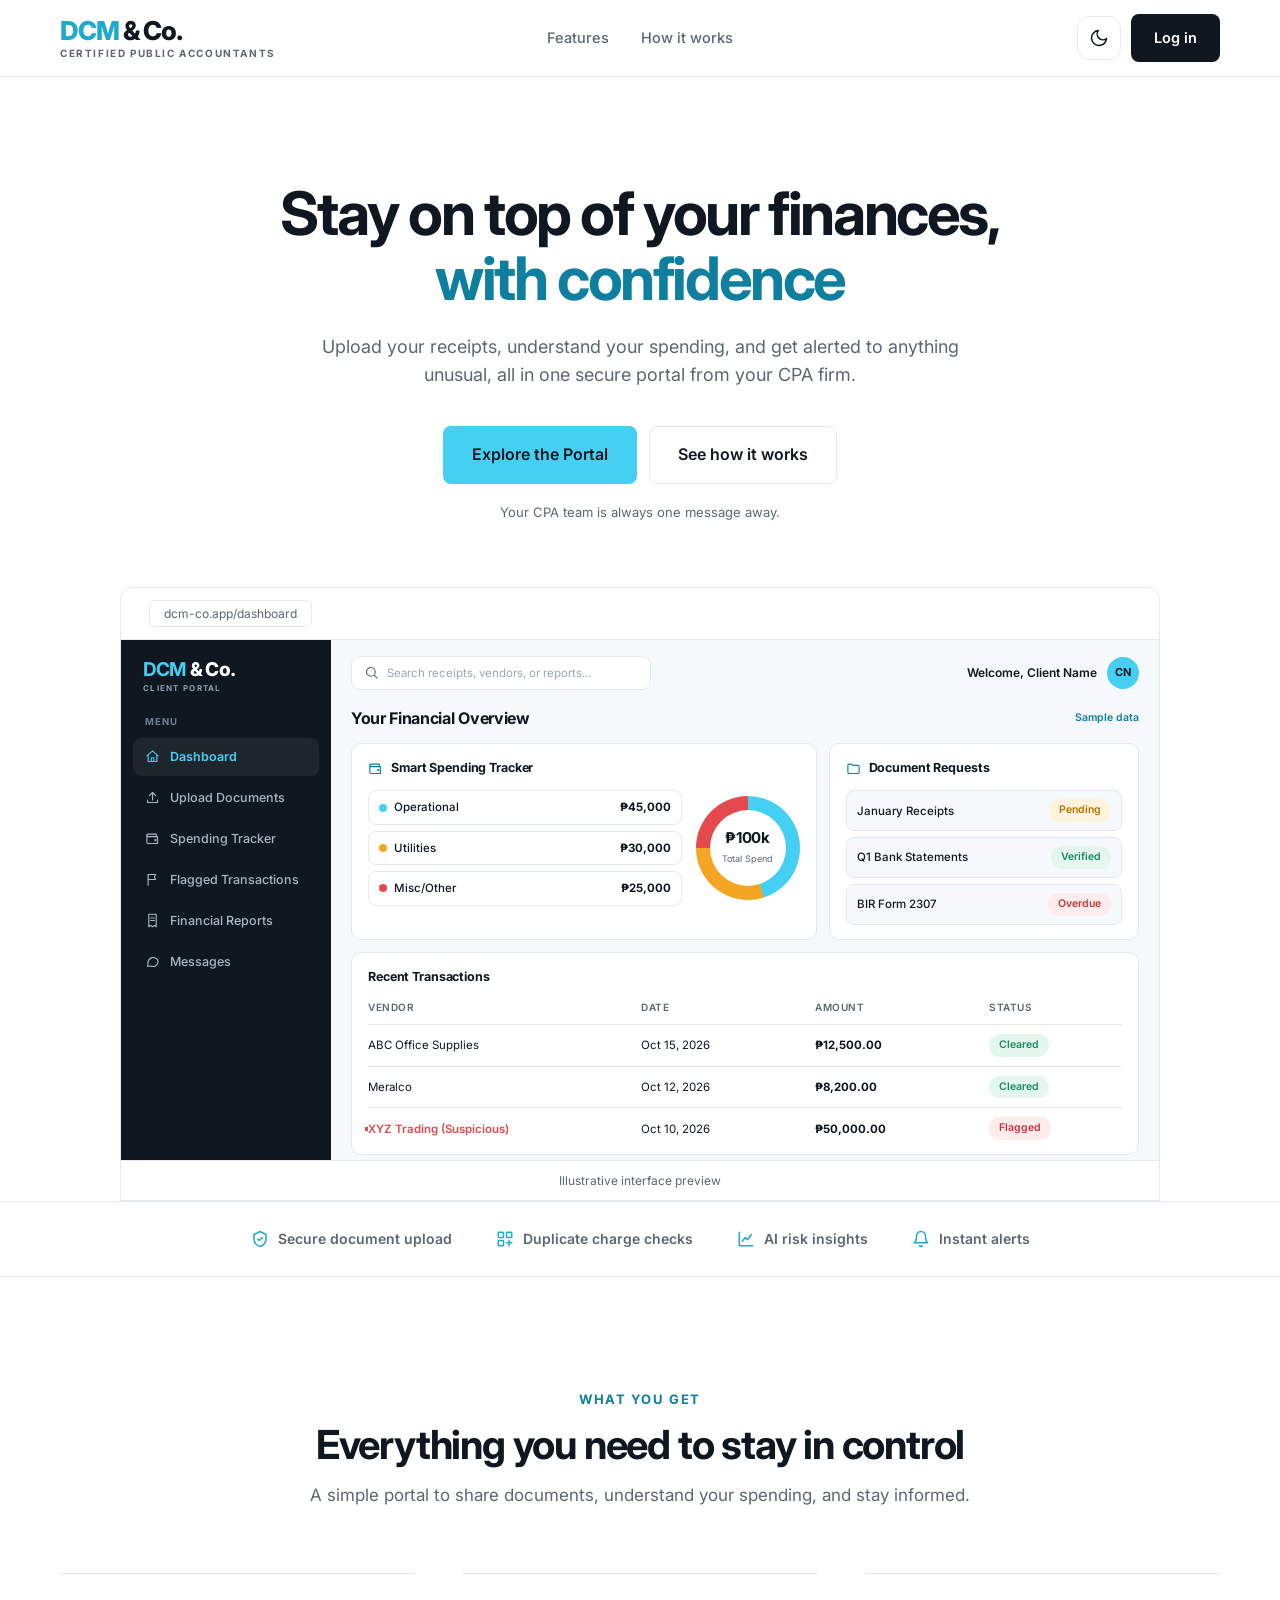
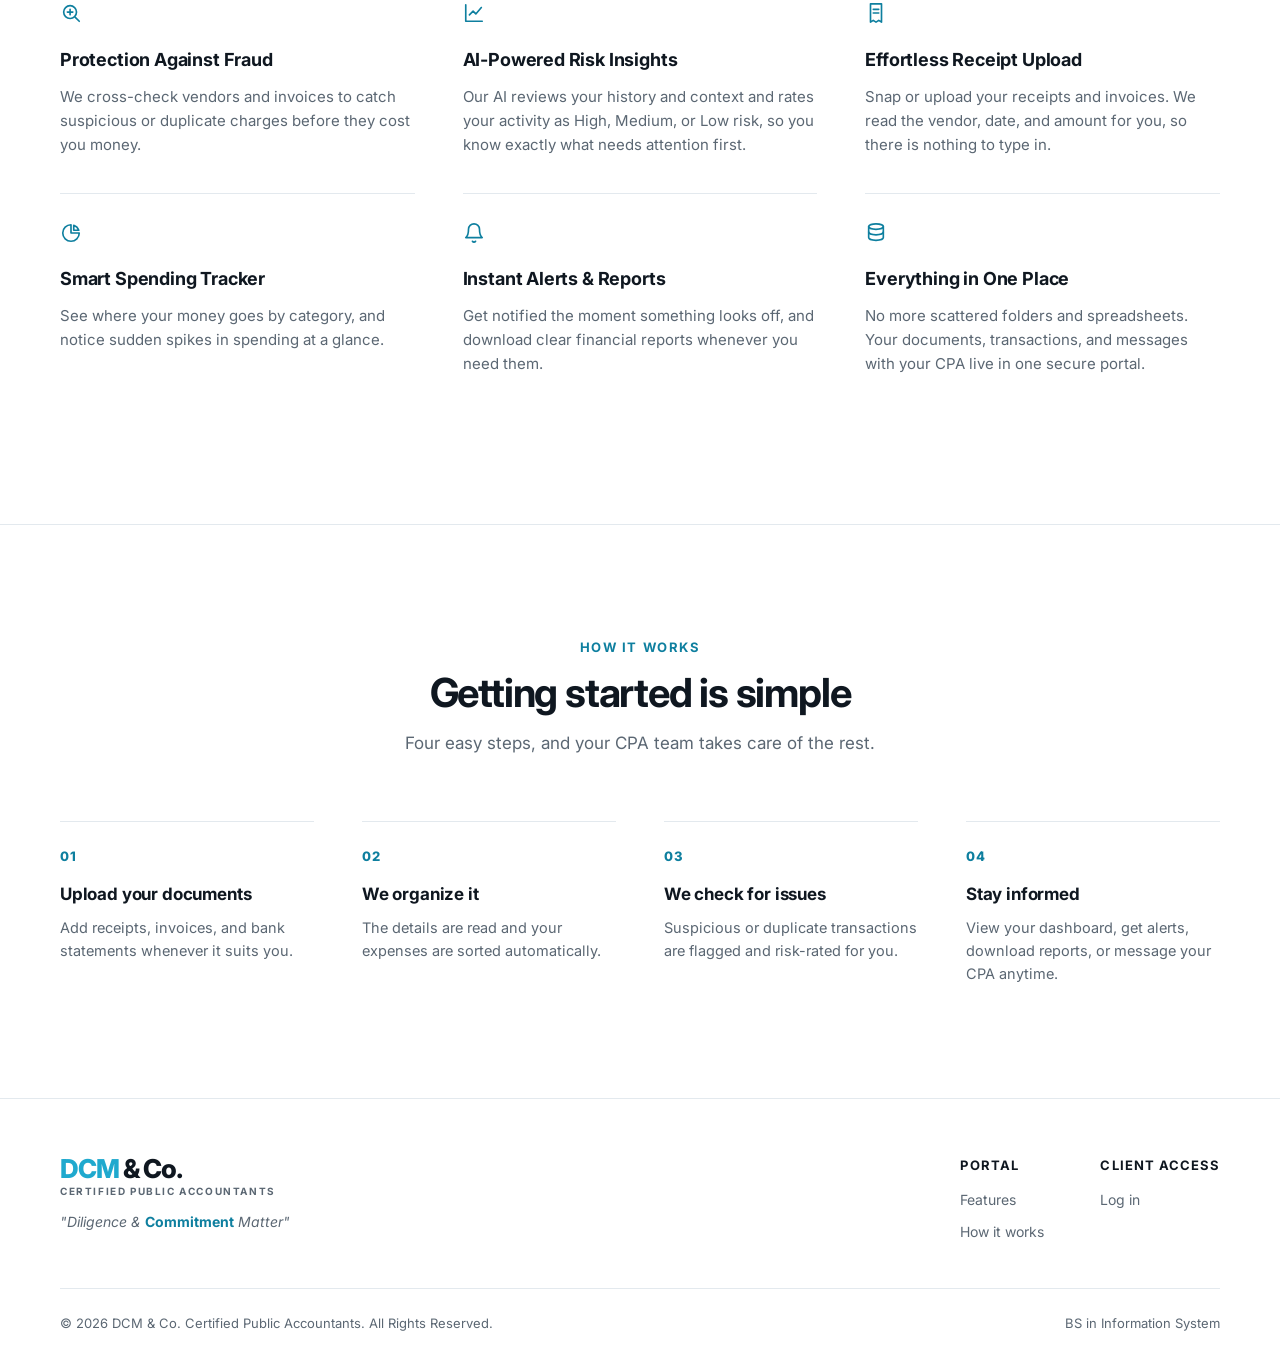
==== commit 028264bd: "Update index.html" ====
--- a/index.html
+++ b/index.html
@@ -222,7 +222,7 @@
     </div>
     <div class="foot-bottom">
       <span>&copy; 2026 DCM & Co. Certified Public Accountants. All Rights Reserved.</span>
-      <span>Developed by Ambis & Bautista | BS in Information System</span>
+      <span> BS in Information System</span>
     </div>
   </div>
 </footer>
--- a/index.css
+++ b/index.css
@@ -439,4 +439,4 @@
 html[data-theme="dark"] .foot-links h5{ color:var(--d-text,#E7EEF4); }
 html[data-theme="dark"] .foot-brand .brand-name .c{ color:var(--cyan); }
 html[data-theme="dark"] .legend-row,
-html[data-theme="dark"] .doc-item{ background:transparent; border-color:var(--line); }+html[data-theme="dark"] .doc-item{ background:transparent; border-color:var(--line); }
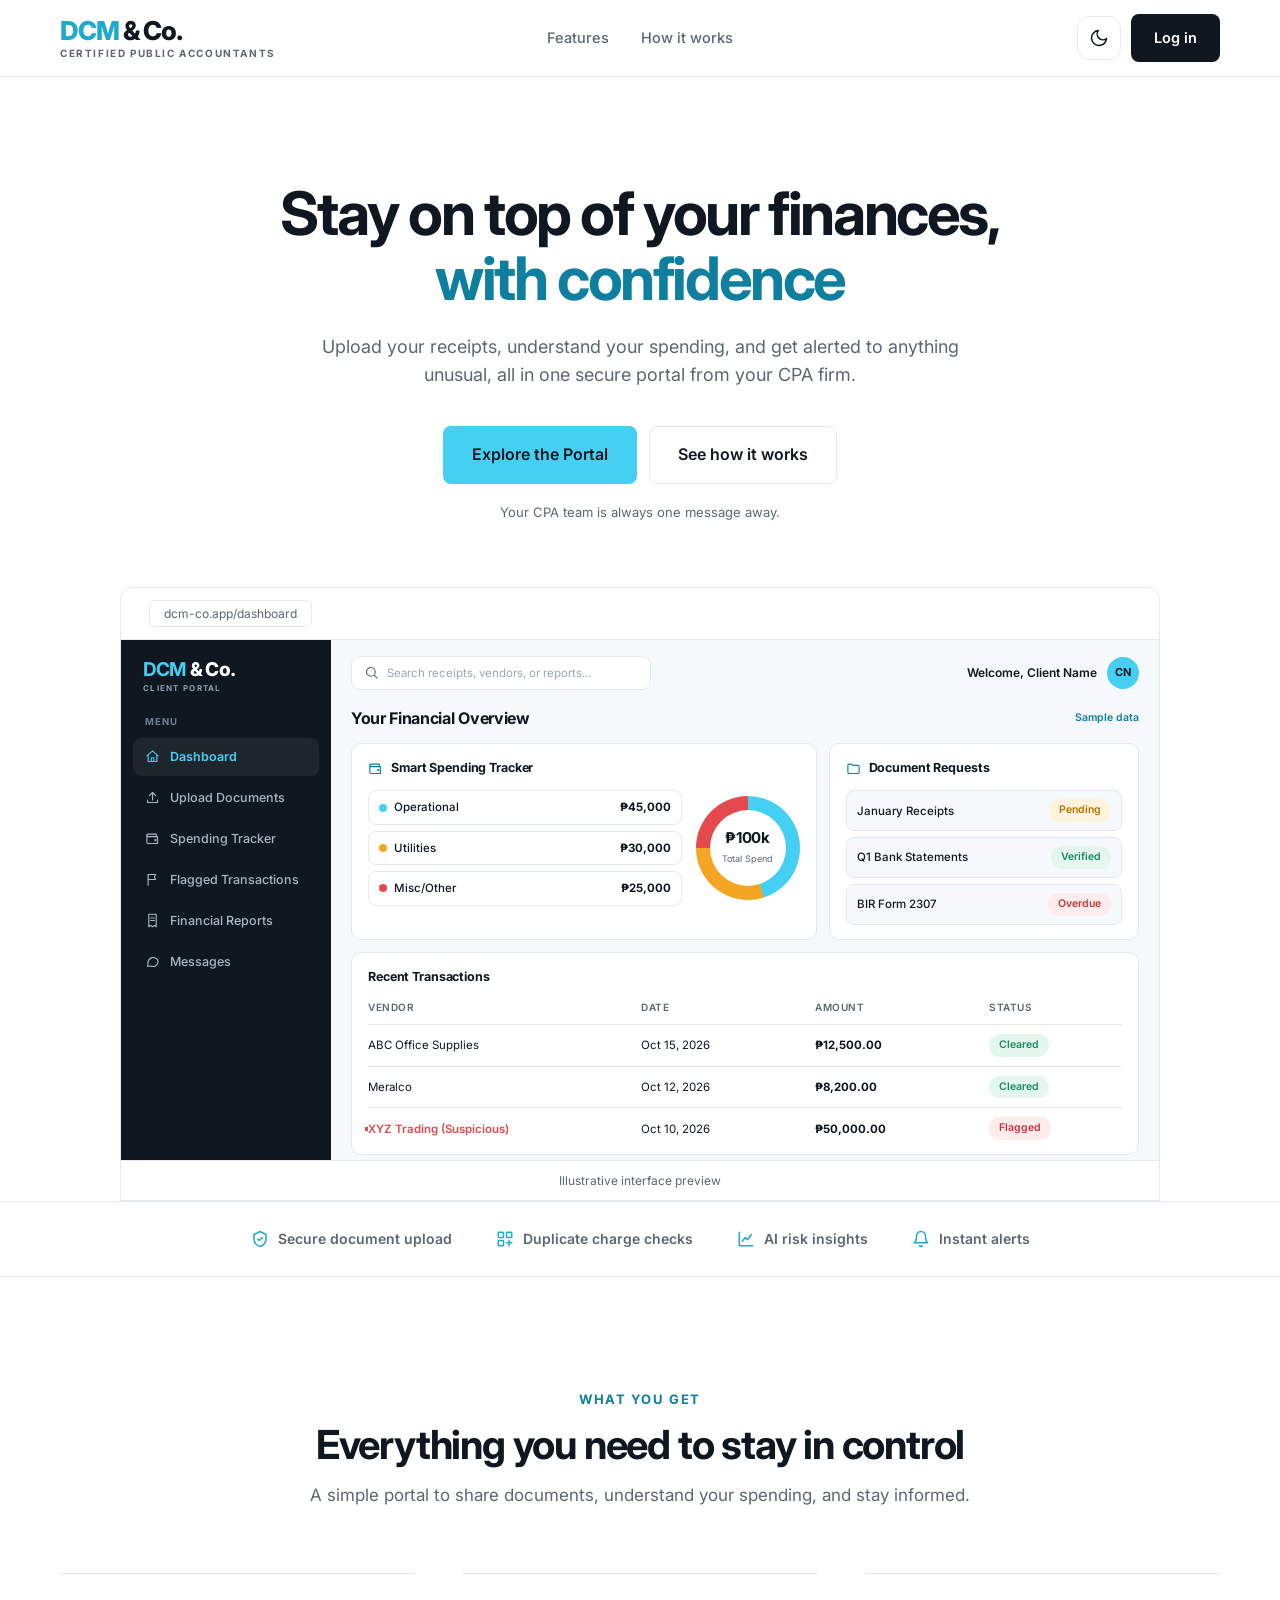
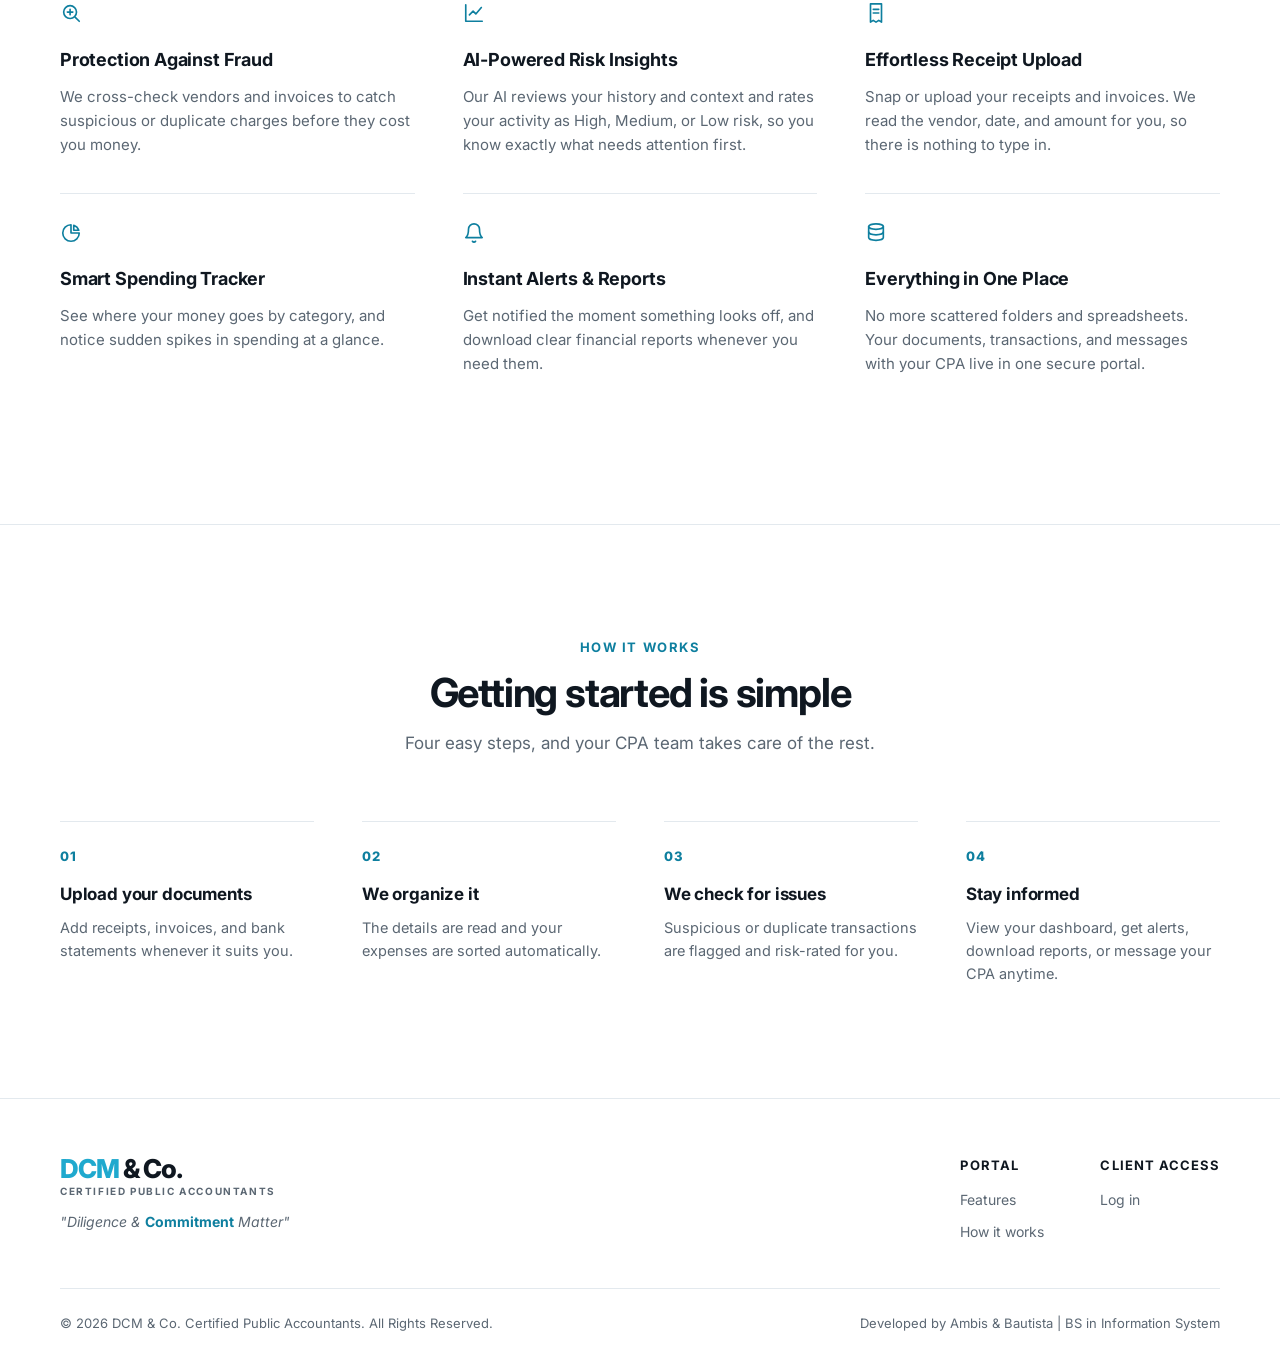
==== commit ee3b7845: "Add files via upload" ====
--- a/index.html
+++ b/index.html
@@ -222,10 +222,10 @@
     </div>
     <div class="foot-bottom">
       <span>&copy; 2026 DCM & Co. Certified Public Accountants. All Rights Reserved.</span>
-      <span> BS in Information System</span>
+      <span>Developed by Ambis & Bautista | BS in Information System</span>
     </div>
   </div>
 </footer>
 
 </body>
-</html>
+</html>
--- a/index.css
+++ b/index.css
@@ -439,4 +439,4 @@
 html[data-theme="dark"] .foot-links h5{ color:var(--d-text,#E7EEF4); }
 html[data-theme="dark"] .foot-brand .brand-name .c{ color:var(--cyan); }
 html[data-theme="dark"] .legend-row,
-html[data-theme="dark"] .doc-item{ background:transparent; border-color:var(--line); }
+html[data-theme="dark"] .doc-item{ background:transparent; border-color:var(--line); }
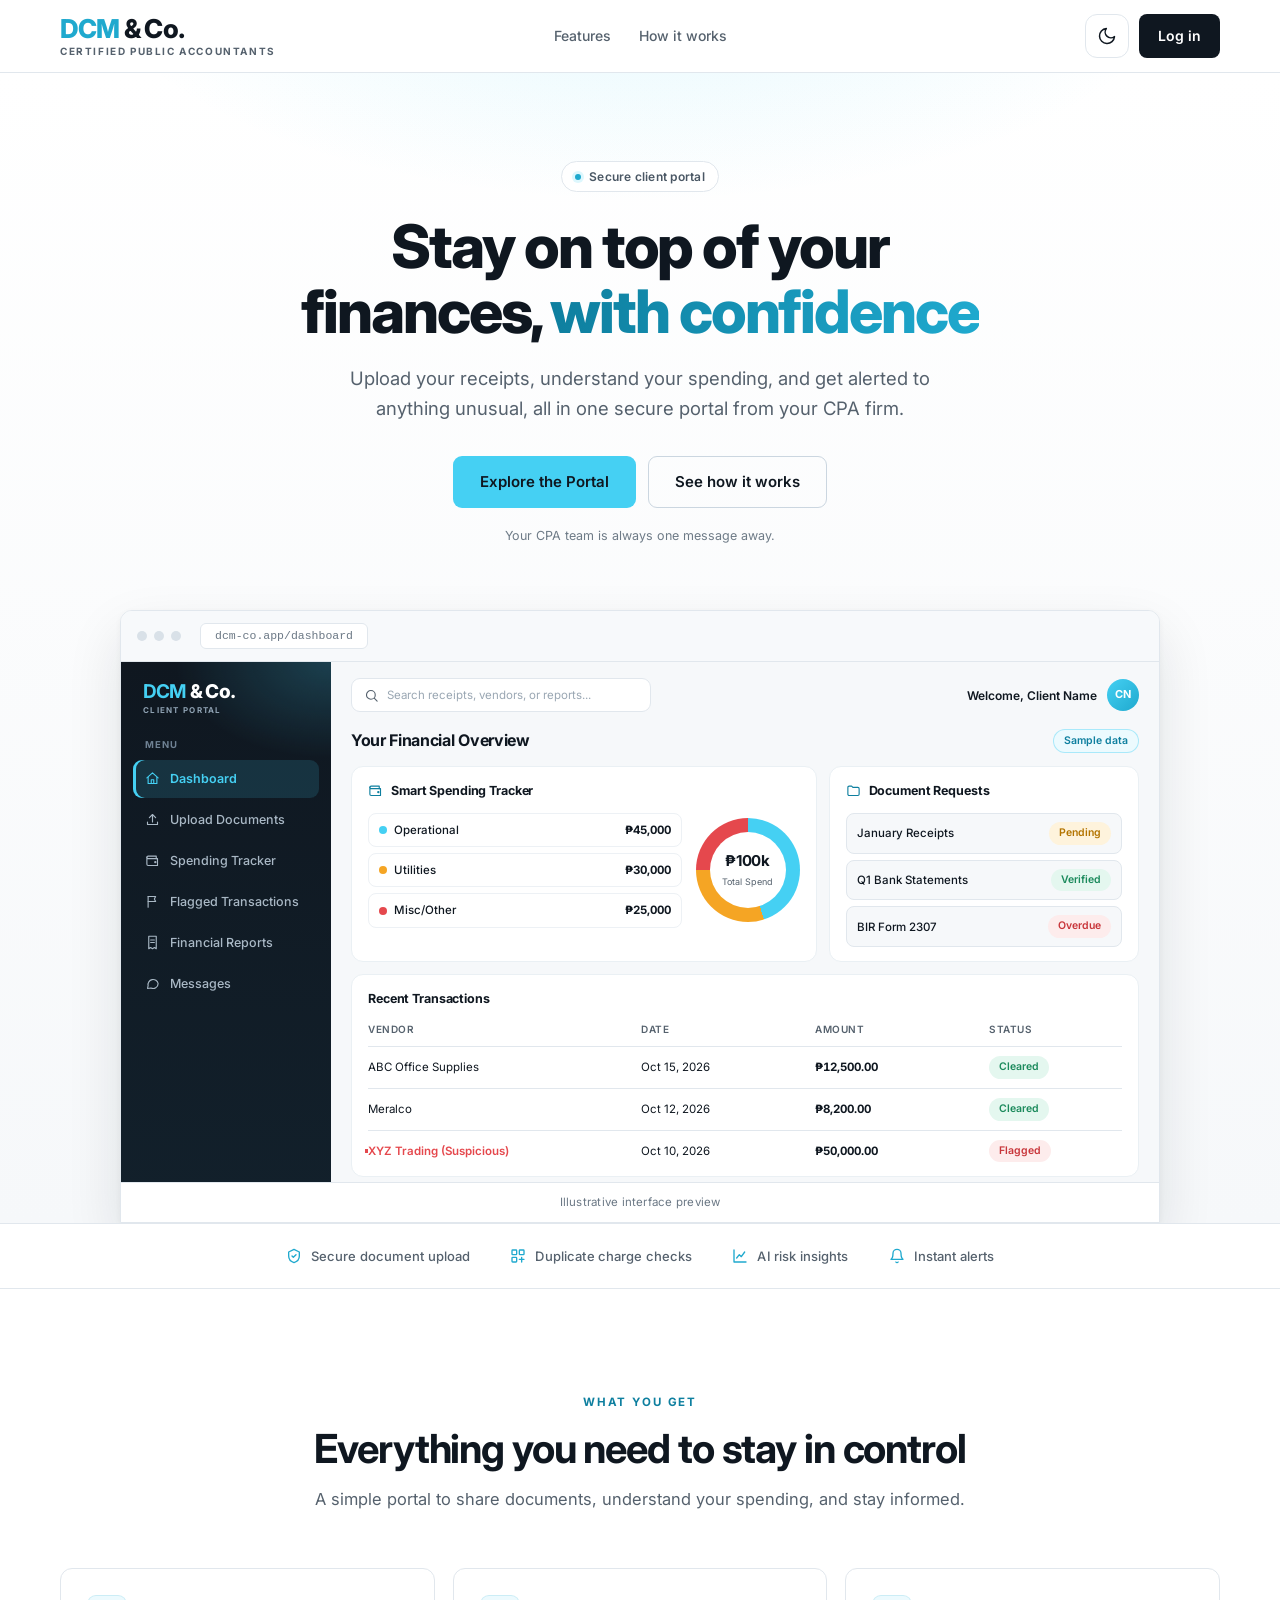
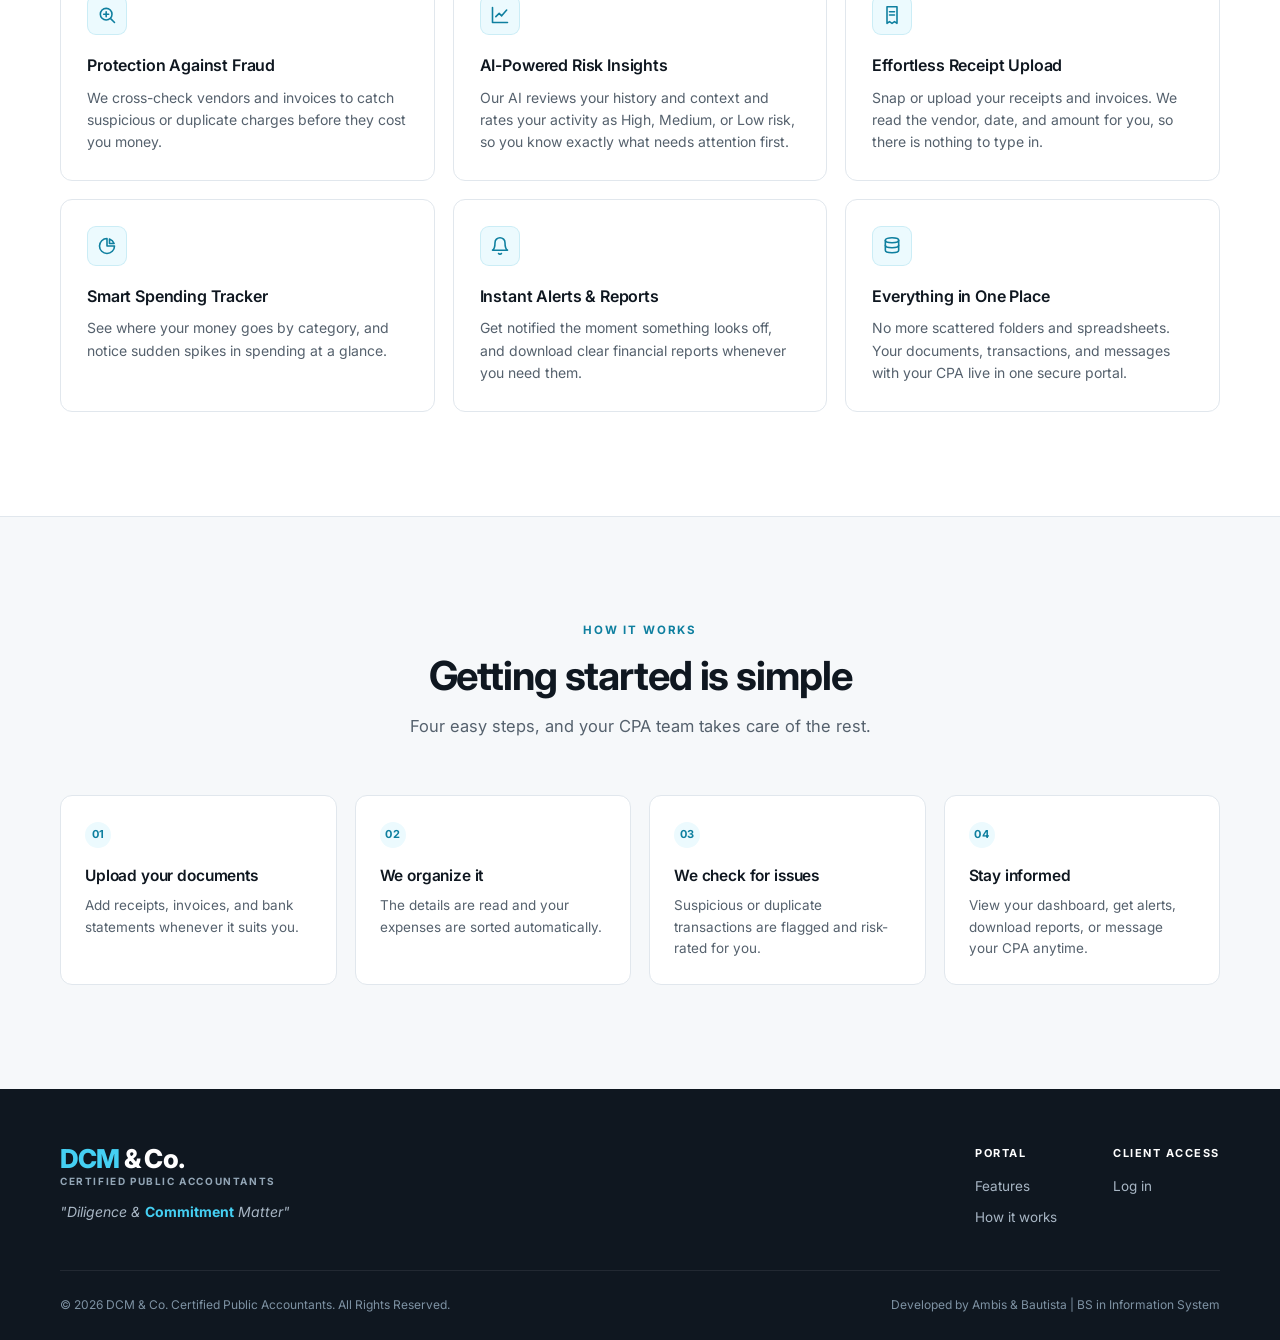
==== commit 4668220b: "Add files via upload" ====
--- a/index.html
+++ b/index.html
@@ -49,6 +49,7 @@
 <section class="hero" style="padding-bottom:0">
   <div class="container">
     <div class="hero-inner">
+      <div class="eyebrow"><span class="dot"></span>Secure client portal</div>
       <h1>Stay on top of your finances, <span class="grad">with confidence</span></h1>
       <p class="lead">Upload your receipts, understand your spending, and get alerted to anything unusual, all in one secure portal from your CPA firm.</p>
       <div class="hero-actions">
--- a/index.css
+++ b/index.css
@@ -328,115 +328,175 @@
 }
 
 /* =====================================================================
-   DCM & Co. — Minimal design layer
-   Loaded AFTER each page's own stylesheet. Same content, same cyan/ink
-   colors; flatter surfaces, hairline borders, no shadows or gradients.
+   DCM & Co. — Professional interface layer
+   Applied last so the marketing site, the login screen and both portals
+   share one visual system: white surfaces, hairline borders, a single
+   accent colour, tight type, tabular numbers for money.
    ===================================================================== */
-:root{ --radius:10px; --shadow-sm:none; --shadow-md:none; --shadow-lg:none; }
-
-/* ---- Buttons: flat, no lift ---- */
-.btn,.btn-submit{ border-radius:8px; box-shadow:none !important; transform:none !important; font-weight:600; }
-.btn-lg{ border-radius:8px; }
-.btn-primary:hover,.btn-accent:hover,.btn-submit:hover,.btn:hover{ transform:none !important; box-shadow:none !important; }
-.btn-ghost{ background:transparent; }
-
-/* ---- Inputs ---- */
-.input,.select,.search,.input-wrap input,textarea.input{ border-radius:8px; }
-.input:focus,.select:focus,.input-wrap input:focus,.search:focus-within{ box-shadow:none !important; border-color:var(--cyan-600); outline:0; }
-.input-wrap.invalid input{ box-shadow:none; }
-
-/* ---- Cards & surfaces: hairline only ---- */
-.card,.stat,.pv-card,.step{ box-shadow:none !important; border-radius:10px; }
-.card:hover{ transform:none; box-shadow:none; border-color:var(--line); }
-
-/* ---- Pills / chips become quiet text ---- */
-.eyebrow,.chip,.pv-head em{ background:transparent !important; border:0 !important; padding-left:0; padding-right:0; color:var(--cyan-700); }
-.eyebrow .dot,.chip i{ box-shadow:none; width:6px; height:6px; }
-
-/* ---- Sidebar menu: solid, flat ---- */
-.sidebar,.pv-side{ background:var(--ink) !important; }
-.nav-menu a.active,.pv-item.on{ background:rgba(255,255,255,.06); box-shadow:none; }
-.nav-menu a,.pv-item{ border-radius:8px; }
-
-/* ---- Top bars: no blur ---- */
-.nav,.topbar{ backdrop-filter:none; -webkit-backdrop-filter:none; }
-.avatar,.pv-user i{ background:var(--cyan); color:var(--ink); }
-
-/* =============== Landing page =============== */
-.hero{ background:transparent; padding-top:104px; }
+:root{
+  --radius:12px;
+  --radius-sm:8px;
+  --line:#E1E7ED;
+  --line-strong:#CBD6E0;
+  --bg:#F6F8FA;
+  --muted:#55616D;
+  --shadow-sm:0 1px 2px rgba(16,26,36,.05);
+  --shadow-md:0 6px 20px rgba(16,26,36,.07);
+  --shadow-lg:0 20px 48px rgba(16,26,36,.10);
+}
+
+/* ---------- Buttons ---------- */
+.btn{
+  border-radius:var(--radius-sm); font-weight:600; font-size:14px; padding:10px 18px;
+  transition:background .15s, border-color .15s, color .15s, box-shadow .15s;
+}
+.btn:hover{ transform:none; }
+.btn-primary{ background:var(--ink); }
+.btn-primary:hover{ background:var(--ink-2); box-shadow:var(--shadow-md); }
+.btn-accent:hover{ background:#63D9F8; box-shadow:0 6px 16px rgba(31,169,206,.22); }
+.btn-ghost{ background:transparent; border-color:var(--line-strong); color:var(--ink); }
+.btn-ghost:hover{ background:#fff; border-color:var(--ink); color:var(--ink); box-shadow:none; }
+.btn-lg{ padding:13px 26px; font-size:15px; border-radius:9px; }
+.btn:focus-visible{ outline:3px solid rgba(31,169,206,.35); outline-offset:2px; }
+
+/* ---------- Navigation ---------- */
+.nav{
+  background:rgba(255,255,255,.9);
+  backdrop-filter:saturate(160%) blur(10px); -webkit-backdrop-filter:saturate(160%) blur(10px);
+  border-bottom:1px solid var(--line);
+}
+.nav-inner{ height:72px; }
+.nav-links{ font-size:14px; font-weight:500; gap:28px; }
+.brand-name{ letter-spacing:-.03em; }
+
+/* ---------- Hero ---------- */
+.hero{
+  padding-top:88px;
+  background:
+    radial-gradient(820px 380px at 50% -12%, rgba(69,208,243,.16), transparent 70%),
+    linear-gradient(180deg, #FFFFFF 0%, var(--bg) 100%);
+}
 .hero::before{ display:none; }
-.hero h1{ font-weight:700; letter-spacing:-.04em; }
-.hero h1 .grad{ background:none; -webkit-background-clip:initial; background-clip:initial; color:var(--cyan-700); }
-.hero p.lead{ font-size:18px; }
-.preview{ box-shadow:none; border-radius:12px 12px 0 0; }
-.preview-bar i{ display:none; }
-.preview-bar{ background:transparent; }
-
-section{ padding:112px 0; }
-.sec-head{ margin-bottom:64px; }
-.sec-head h2{ font-weight:700; }
-.kicker{ letter-spacing:.12em; }
-
-/* feature cards → open columns separated by a single hairline */
-.grid{ gap:0 48px; }
-#features .card{ background:transparent; border:0; border-top:1px solid var(--line); border-radius:0; padding:28px 0 36px; }
-.icon{ width:auto; height:auto; background:transparent; border:0; border-radius:0; margin-bottom:14px; display:block; }
-.icon svg{ width:22px; height:22px; }
-.how{ background:transparent; border-top:1px solid var(--line); }
-.step{ background:transparent; border:0; border-top:1px solid var(--line); border-radius:0; padding:24px 0 0; }
-.steps{ gap:0 48px; }
-
-footer{ background:transparent; color:var(--muted); border-top:1px solid var(--line); }
-.foot-top{ border-bottom-color:var(--line); }
-.foot-brand .brand-name{ color:var(--ink); }
-.foot-brand .brand-name .c{ color:var(--cyan-600); }
-.foot-brand .brand-sub{ color:var(--muted); }
-.foot-brand p b{ color:var(--cyan-700); }
-.foot-links h5{ color:var(--ink); }
-.foot-links a:hover{ color:var(--cyan-700); }
-
-/* =============== Login =============== */
-.auth-side{ background:var(--ink) !important; }
-.auth-side::before{ display:none; }
-.auth-card{ background:transparent; border:0; box-shadow:none; padding:0; border-radius:0; }
-.role-switch{ border-radius:8px; }
-.role-switch button.active{ box-shadow:none; border-radius:6px; }
-
-/* =============== Dashboards =============== */
-.content{ padding-top:40px; }
-.page-head{ margin-bottom:32px; }
-.page-head h1{ font-weight:700; }
-.card-head{ margin-bottom:16px; }
-.chart .b{ background:var(--cyan) !important; border-radius:6px 6px 0 0; }
-.chart .col.cur .b{ background:var(--ink) !important; }
-tr.flag-row td:first-child{ box-shadow:none; }
-.badge,.tag,.pill,.status-pill{ box-shadow:none; }
-
-@media (max-width:980px){ .grid,.steps{ gap:0 32px; } section{ padding:80px 0; } }
-@media (max-width:640px){ section{ padding:60px 0; } .hero{ padding-top:56px; } .grid,.steps{ gap:0; } }
-
-/* ---- Dashboards: open surfaces, hairline dividers ---- */
-body.app-body,.main{ background:var(--white,#fff); }
-html[data-theme="dark"] body.app-body,html[data-theme="dark"] .main{ background:var(--bg); }
-.topbar{ background:transparent; border-bottom:1px solid var(--line); }
-.search,.icon-btn.theme-toggle,.theme-toggle{ background:transparent; box-shadow:none; }
-.content .card,.content .stat{ background:transparent; border:0; border-top:1px solid var(--line); border-radius:0; padding:24px 0 8px; }
-.grid-top,.stats{ gap:0 48px; }
-.legend-row,.doc-item,.req-item,.list-item{ border:0; border-bottom:1px solid var(--line); border-radius:0; background:transparent; padding-left:0; padding-right:0; }
-.legend-row:last-child{ border-bottom:0; }
-.msg.them{ background:transparent; }
-
-/* ---- Dark mode: keep it just as flat ---- */
-html[data-theme="dark"] .hero{ background:transparent; }
-html[data-theme="dark"] .content .card,
-html[data-theme="dark"] .content .stat,
+.hero h1{ font-weight:800; letter-spacing:-.035em; margin-bottom:20px; text-wrap:balance; }
+.hero h1 .grad{ background-image:linear-gradient(90deg, var(--cyan-700), var(--cyan-600)); -webkit-background-clip:text; background-clip:text; color:transparent; }
+.hero p.lead{ font-size:18.5px; line-height:1.62; margin-bottom:32px; max-width:620px; }
+.hero-note{ font-size:12.5px; color:#6E7B87; }
+.eyebrow{
+  background:#fff; border:1px solid var(--line); color:#4A5764;
+  font-size:12px; font-weight:600; letter-spacing:.02em;
+  padding:5px 13px; margin-bottom:22px;
+}
+.eyebrow .dot{ width:6px; height:6px; background:var(--cyan-600); box-shadow:0 0 0 3px rgba(69,208,243,.18); }
+
+/* ---------- Product preview ---------- */
+.preview{ border-radius:12px 12px 0 0; box-shadow:0 24px 56px rgba(16,26,36,.11), 0 2px 6px rgba(16,26,36,.04); }
+.preview-bar{ background:#F7F9FB; }
+.preview-bar i{ background:#D9E1E8; }
+.preview-bar span{
+  font-family:ui-monospace, "SFMono-Regular", Menlo, Consolas, monospace;
+  font-size:11.5px; color:#6B7885; background:#fff;
+}
+.preview-caption{ font-size:11.5px; letter-spacing:.02em; color:#6B7885; }
+.pv-card{ border-color:#EAF0F4; }
+.pv-legend div{ border-color:#EDF1F5; }
+.pv-tx span:nth-child(3){ font-variant-numeric:tabular-nums; }
+.pv-legend b{ font-variant-numeric:tabular-nums; }
+
+/* ---------- Trust strip ---------- */
+.strip{ padding:22px 0; background:#fff; border-block:1px solid var(--line); }
+.strip-inner{ gap:12px 40px; font-size:13px; font-weight:500; color:var(--muted); letter-spacing:.01em; }
+.strip-inner svg{ width:16px; height:16px; stroke:var(--cyan-600); }
+
+/* ---------- Sections ---------- */
+section{ padding:104px 0; }
+.sec-head{ max-width:660px; margin-bottom:56px; }
+.kicker{ font-size:11.5px; font-weight:700; letter-spacing:.16em; color:var(--cyan-700); margin-bottom:14px; }
+.sec-head h2{ font-weight:700; letter-spacing:-.028em; text-wrap:balance; }
+.sec-head p{ font-size:16.5px; line-height:1.6; }
+
+/* ---------- Feature cards ---------- */
+.grid{ gap:18px; }
+#features .card{
+  background:#fff; border:1px solid var(--line); border-radius:var(--radius); padding:26px;
+  transition:border-color .15s, box-shadow .15s;
+}
+#features .card:hover{ transform:none; border-color:var(--line-strong); box-shadow:var(--shadow-sm); }
+.icon{
+  width:40px; height:40px; border-radius:9px; display:grid; place-items:center; margin-bottom:18px;
+  background:var(--cyan-50); border:1px solid rgba(31,169,206,.16);
+}
+.icon svg{ width:20px; height:20px; stroke:var(--cyan-700); stroke-width:1.9; }
+.card h3{ font-size:16px; font-weight:600; letter-spacing:-.01em; margin-bottom:8px; }
+.card p{ font-size:14px; line-height:1.6; color:var(--muted); }
+
+/* ---------- How it works ---------- */
+.how{ background:var(--bg); border-top:1px solid var(--line); }
+.steps{ gap:18px; }
+.step{ background:#fff; border:1px solid var(--line); border-radius:var(--radius); padding:24px; }
+.step::before{
+  counter-increment:step; content:"0" counter(step);
+  display:inline-grid; place-items:center; width:26px; height:26px; border-radius:50%;
+  background:var(--cyan-50); color:var(--cyan-700);
+  font-size:11px; font-weight:700; letter-spacing:.04em; margin-bottom:16px;
+}
+.step h4{ font-size:15.5px; font-weight:600; margin-bottom:6px; }
+.step p{ font-size:13.5px; line-height:1.6; color:var(--muted); }
+
+/* ---------- Footer ---------- */
+footer{ background:var(--ink); color:#A8B6C4; padding:56px 0 26px; border-top:0; }
+.foot-top{ border-bottom:1px solid rgba(255,255,255,.08); padding-bottom:32px; }
+.foot-brand .brand-name{ color:#fff; }
+.foot-brand .brand-name .c{ color:var(--cyan); }
+.foot-brand .brand-sub{ color:#93A6B6; }
+.foot-brand p{ font-size:14px; line-height:1.6; }
+.foot-brand p b{ color:var(--cyan); }
+.foot-links h5{ color:#fff; font-size:11px; letter-spacing:.14em; }
+.foot-links a{ font-size:13.5px; color:#A8B6C4; }
+.foot-links a:hover{ color:#fff; }
+.foot-bottom{ font-size:12px; color:#7E92A3; }
+
+/* ---------- Dark mode ---------- */
+html[data-theme="dark"] .hero{
+  background:
+    radial-gradient(820px 380px at 50% -12%, rgba(69,208,243,.12), transparent 70%),
+    linear-gradient(180deg, #0B1218 0%, #0E1822 100%);
+}
+html[data-theme="dark"] .nav{ background:rgba(11,18,24,.9); }
+html[data-theme="dark"] .hero h1 .grad{ background-image:linear-gradient(90deg, #8FE6FB, var(--cyan)); }
+html[data-theme="dark"] .eyebrow{ background:#121C25; border-color:#25323E; color:#B5C3CF; }
+html[data-theme="dark"] .strip,
 html[data-theme="dark"] #features .card,
-html[data-theme="dark"] .step{ background:transparent; box-shadow:none; }
-html[data-theme="dark"] .avatar,
-html[data-theme="dark"] .pv-user i{ background:var(--cyan); color:var(--ink); }
-html[data-theme="dark"] footer{ background:transparent; color:var(--muted); }
-html[data-theme="dark"] .foot-brand .brand-name{ color:var(--d-text,#E7EEF4); }
-html[data-theme="dark"] .foot-links h5{ color:var(--d-text,#E7EEF4); }
-html[data-theme="dark"] .foot-brand .brand-name .c{ color:var(--cyan); }
-html[data-theme="dark"] .legend-row,
-html[data-theme="dark"] .doc-item{ background:transparent; border-color:var(--line); }+html[data-theme="dark"] .step{ background:#121C25; border-color:#25323E; }
+html[data-theme="dark"] .icon{ background:rgba(69,208,243,.10); border-color:rgba(69,208,243,.20); }
+html[data-theme="dark"] .how{ background:transparent; }
+html[data-theme="dark"] .preview-bar{ background:#16212B; }
+html[data-theme="dark"] .preview-bar span,
+html[data-theme="dark"] .preview-caption{ background:#121C25; color:#8FA2B3; }
+html[data-theme="dark"] .preview-bar i{ background:#2B3A47; }
+html[data-theme="dark"] .pv-card{ border-color:#25323E; }
+html[data-theme="dark"] .pv-legend div{ border-color:#25323E; }
+html[data-theme="dark"] .btn-ghost{ background:rgba(255,255,255,.03); color:#E7EEF4; border-color:#2C3B48; }
+html[data-theme="dark"] .btn-ghost:hover{ background:rgba(255,255,255,.06); border-color:#425565; }
+html[data-theme="dark"] .btn-primary{ background:var(--cyan); color:#0F1720; }
+html[data-theme="dark"] .btn-primary:hover{ background:#63D9F8; }
+html[data-theme="dark"] .nav .brand-name,
+html[data-theme="dark"] .nav-links a:hover{ color:#E7EEF4; }
+
+/* ---------- Responsive ---------- */
+@media (max-width:980px){
+  section{ padding:88px 0; }
+  .sec-head{ margin-bottom:44px; }
+  .grid, .steps{ gap:16px; }
+}
+@media (max-width:640px){
+  section{ padding:64px 0; }
+  .hero{ padding-top:52px; }
+  .hero p.lead{ font-size:16.5px; }
+  .card, .step{ padding:22px; }
+  #features .card{ padding:22px; }
+  .sec-head{ margin-bottom:36px; }
+  .grid, .steps{ gap:14px; }
+}
+@media (hover:none){
+  #features .card:hover{ box-shadow:none; border-color:var(--line); }
+}
